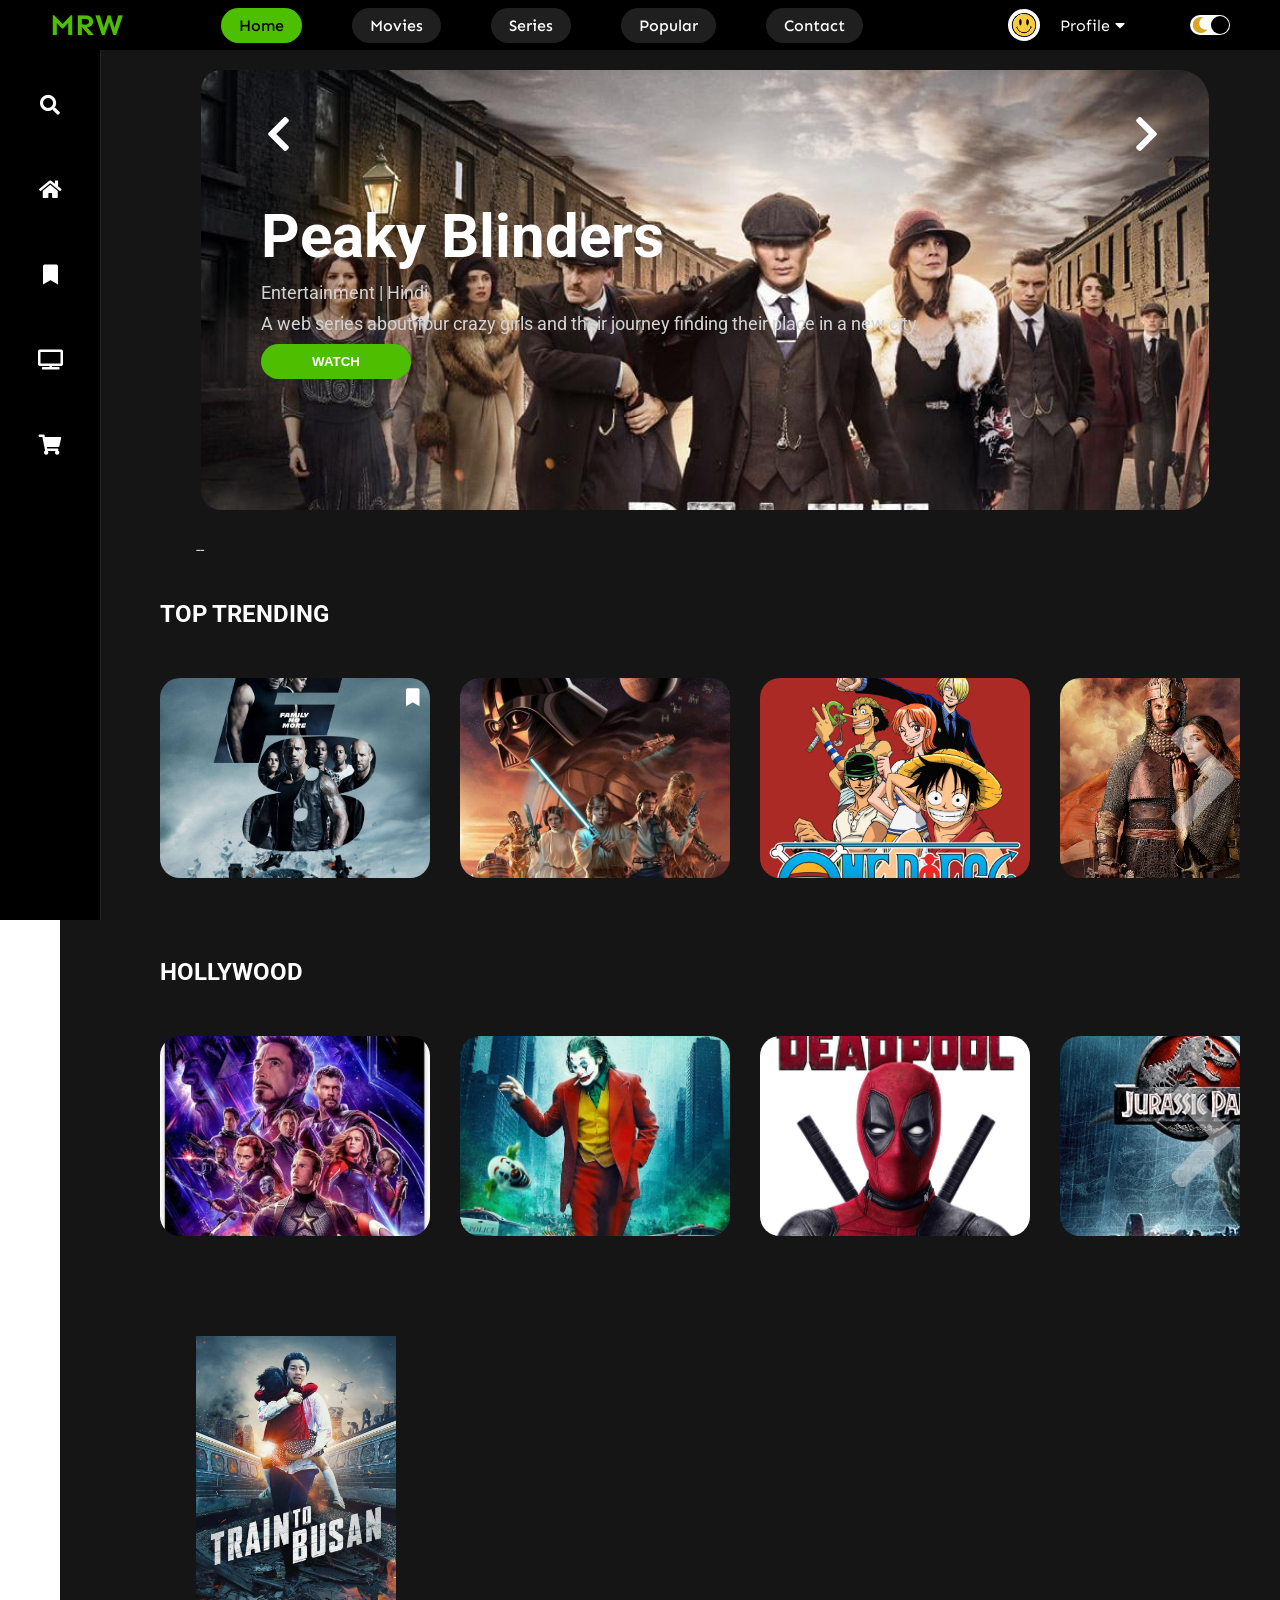
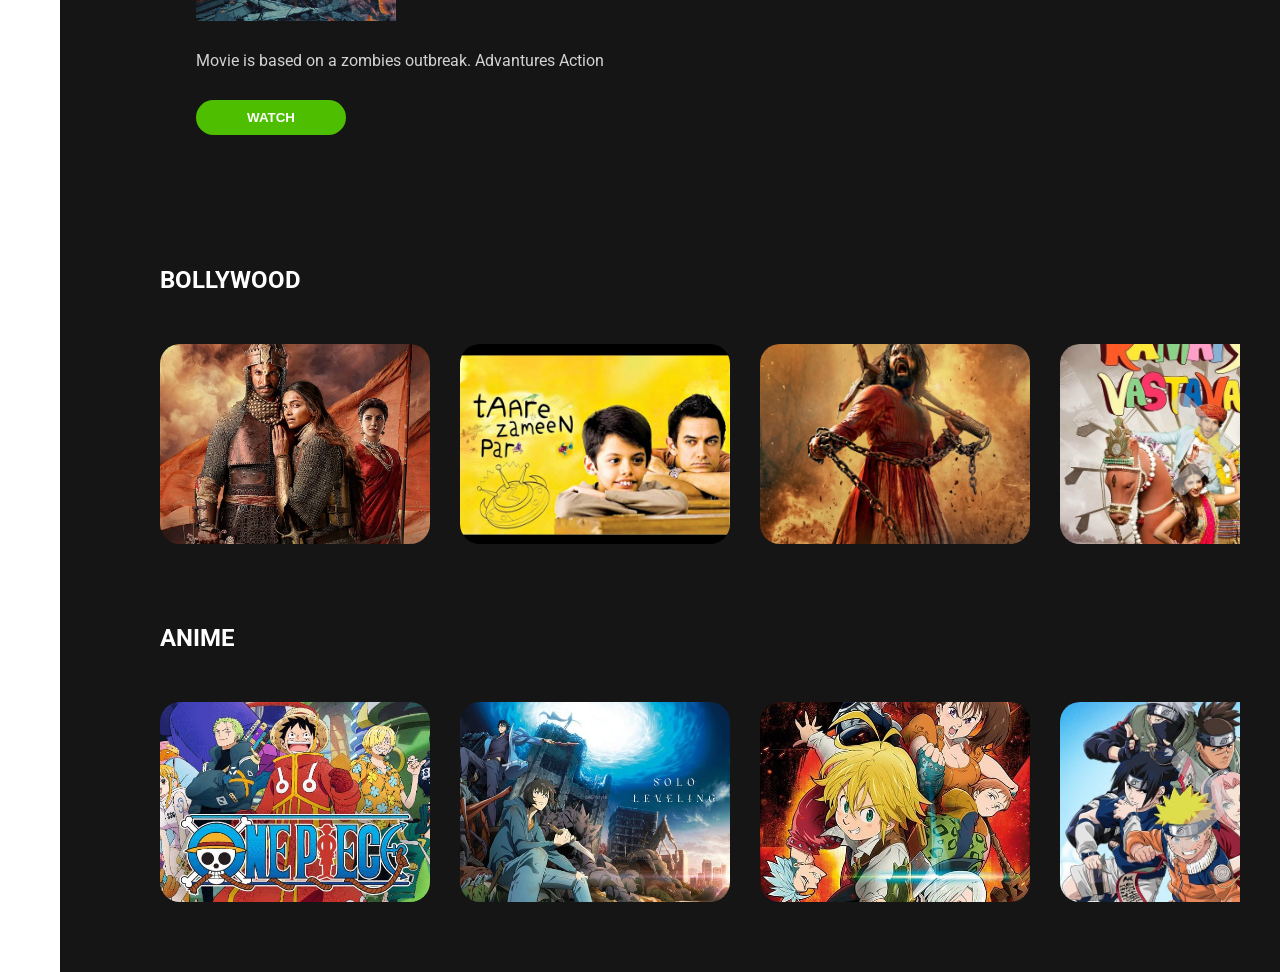
==== index.html @ 69b72d42 "Initial commit MRW movie website" ====
<html lang="en">

<head>
    <meta charset="UTF-8">
    <meta http-equiv="X-UA-Compatible" content="IE=edge">
    <meta name="viewport" content="width=device-width, initial-scale=1.0">
    <link rel="stylesheet" href="style.css">
    <link
        href="https://fonts.googleapis.com/css2?family=Roboto:wght@100;300;400;500;700;900&family=Sen:wght@400;700;800&display=swap"
        rel="stylesheet">
    <link rel="stylesheet" href="https://cdnjs.cloudflare.com/ajax/libs/font-awesome/5.15.2/css/all.min.css">
    <title>Movie Design</title>
</head>

<body>
    <div class="navbar">
        <div class="navbar-container">
            <div class="logo-container">
                <h1 class="logo">MRW</h1>
            </div>
            <div class="menu-container">
                <ul class="menu-list">
                    <li class="menu-list-item active"><a href="index.html">Home</a></li>
                    <li class="menu-list-item"><a href="movies.html">Movies</a></li>
                    <li class="menu-list-item"><a href="series.html">Series</a></li>
                    <li class="menu-list-item"><a href="popular.html">Popular</a></li>
                    <li class="menu-list-item"><a href="contact.html">Contact</a></li>

                </ul>
            </div>
            <div class="profile-container">
                <img class="profile-picture" src="img/smile.jpeg" alt="">
                <div class="profile-text-container" onclick="openProfile()">
                    <span class="profile-text">Profile</span>
                    <i class="fas fa-caret-down"></i>
                </div>
                <div class="toggle">
                    <i class="fas fa-moon toggle-icon"></i>
                    <i class="fas fa-sun toggle-icon"></i>
                    <div class="toggle-ball"></div>
                </div>
            </div>
        </div>
    </div>

    <div class="sidebar">

        <i class="left-menu-icon fas fa-search" onclick="openSearch()"></i>

        <a href="index.html">
            <i class="left-menu-icon fas fa-home"></i>
        </a>

        <a href="watchlist.html">
            <i class="left-menu-icon fas fa-bookmark"></i>
        </a>

        <a href="devices.html">
            <i class="left-menu-icon fas fa-tv"></i>
        </a>

        <a href="buy.html">
            <i class="left-menu-icon fas fa-shopping-cart"></i>
        </a>

    </div>

    <div id="searchBox" class="search-box">
        <input type="text" id="searchInput" placeholder="Search movies, series...">
        <p id="notFound" style="display:none;color:#fff;margin-top:10px;">Movie not found.</p>
    </div>
    <div class="container">
        <div class="content-container">
            <div class="featured-content"
                style="background: linear-gradient(to bottom, rgba(0,0,0,0), #151515), url('img/f-1.jpg');">
                <div class="banner-slider">

                    <i class="fas fa-chevron-left banner-arrow left-arrow" onclick="prevSlide()"></i>

                    <!-- SLIDES -->
                    <div class="banner-slide active" style="background-image:url('img/peakyblinders.jpeg');" >
                        <h1>Peaky Blinders</h1>
                        <p>Entertainment | Hindi</p>
                        <p>A web series about four crazy girls and their journey finding their place in a new city.</p>
                        <button class="featured-button watch-btn" data-video="videos/peakyblindersvideo.mp4" onclick="openVideo(event)">WATCH </button>
                    </div>

                    <div class="banner-slide"  style="background-image:url('img/avengers.jpeg');" >
                        <h1>Avengers</h1>
                        <p>Action | Marvel</p>
                        <p>The Avengers unite to fight the most dangerous threats to Earth.</p>
                        <button class="featured-button  watch-btn " data-video="videos/avengersvideo.mp4" onclick="openVideo(event)">WATCH</button>
                    </div>

                    <div class="banner-slide" style="background-image:url('img/strangersthings.jpeg'); background-position:center;" >
                        <h1>Stranger Things</h1>
                        <p>Sci-Fi | Series</p>
                        <p>A group of kids uncover supernatural secrets in their town.</p>
                        <button class="featured-button watch-btn" data-video="videos/strangerthingsvideo.mp4" onclick="openVideo(event)">WATCH</button>
                    </div>

                    <i class="fas fa-chevron-right banner-arrow right-arrow" onclick="nextSlide()"></i>

                </div>
                <p class="featured-desc">--</p>

            </div>
            <div class="movie-list-container">
                <h2 class="movie-list-title">TOP TRENDING</h2>
                <div class="movie-list-wrapper">
                    <div class="movie-list">
                        <div class="movie-list-item">
                            <i class="fas fa-bookmark watchlist-btn"></i>
                            <img class="movie-list-item-img" src="img/fastandfurious.jpeg" alt="">
                            <span class="movie-list-item-title">Fast & Furious</span>
                            <p class="movie-list-item-desc">Lorem ipsum dolor sit amet consectetur adipisicing elit. At
                                hic fugit similique accusantium.</p>
                            <button class="movie-list-item-button watch-btn" onclick="openVideo()">Watch</button>
                        </div>
                        <div class="movie-list-item">
                            <img class="movie-list-item-img" src="img/starwars.jpeg" alt="">
                            <span class="movie-list-item-title">Star Wars</span>
                            <p class="movie-list-item-desc">Lorem ipsum dolor sit amet consectetur adipisicing elit. At
                                hic fugit similique accusantium.</p>
                            <button class="movie-list-item-button watch-btn" onclick="openVideo()">Watch</button>
                        </div>
                        <div class="movie-list-item">
                            <img class="movie-list-item-img" src="img/onepiece2.jpeg" alt="">
                            <span class="movie-list-item-title">One Piece</span>
                            <p class="movie-list-item-desc">Lorem ipsum dolor sit amet consectetur adipisicing elit. At
                                hic fugit similique accusantium.</p>
                            <button class="movie-list-item-button watch-btn" onclick="openVideo()">Watch</button>
                        </div>
                        <div class="movie-list-item">
                            <img class="movie-list-item-img" src="img/bajirao.jpeg" alt="">
                            <span class="movie-list-item-title">Bajirao</span>
                            <p class="movie-list-item-desc">Lorem ipsum dolor sit amet consectetur adipisicing elit. At
                                hic fugit similique accusantium.</p>
                            <button class="movie-list-item-button watch-btn" onclick="openVideo()">Watch</button>
                        </div>
                        <div class="movie-list-item">
                            <img class="movie-list-item-img" src="img/wednesday.jpeg" alt="">
                            <span class="movie-list-item-title">Wednesday</span>
                            <p class="movie-list-item-desc">Lorem ipsum dolor sit amet consectetur adipisicing elit. At
                                hic fugit similique accusantium.</p>
                            <button class="movie-list-item-button watch-btn" onclick="openVideo()">Watch</button>
                        </div>
                        <div class="movie-list-item">
                            <img class="movie-list-item-img" src="img/her.jpeg" alt="">
                            <span class="movie-list-item-title">Her</span>
                            <p class="movie-list-item-desc">Lorem ipsum dolor sit amet consectetur adipisicing elit. At
                                hic fugit similique accusantium.</p>
                            <button class="movie-list-item-button watch-btn" onclick="openVideo()">Watch</button>
                        </div>
                        <div class="movie-list-item">
                            <img class="movie-list-item-img" src="img/rushhour.jpeg" alt="">
                            <span class="movie-list-item-title">Rush Hour</span>
                            <p class="movie-list-item-desc">Lorem ipsum dolor sit amet consectetur adipisicing elit. At
                                hic fugit similique accusantium.</p>
                            <button class="movie-list-item-button watch-btn" onclick="openVideo() ">Watch</button>
                        </div>
                    </div>
                    <i class="fas fa-chevron-right arrow"></i>
                </div>
            </div>
            <div class="movie-list-container">
                <h2 class="movie-list-title">HOLLYWOOD</h2>
                <div class="movie-list-wrapper">
                    <div class="movie-list">
                        <div class="movie-list-item">
                            <img class="movie-list-item-img" src="img/avengers2.jpeg" alt="">
                            <span class="movie-list-item-title">Avengers: Endgame</span>
                            <p class="movie-list-item-desc">Lorem ipsum dolor sit amet consectetur adipisicing elit. At
                                hic fugit similique accusantium.</p>
                            <button class="movie-list-item-button watch-btn" onclick="openVideo()">Watch</button>
                        </div>
                        <div class="movie-list-item">
                            <img class="movie-list-item-img" src="img/joker.jpeg" alt="">
                            <span class="movie-list-item-title">Joker</span>
                            <p class="movie-list-item-desc">Lorem ipsum dolor sit amet consectetur adipisicing elit. At
                                hic fugit similique accusantium.</p>
                            <button class="movie-list-item-button watch-btn" onclick="openVideo()">Watch</button>
                        </div>
                        <div class="movie-list-item">
                            <img class="movie-list-item-img" src="img/deadpool.jpeg" alt="">
                            <span class="movie-list-item-title">Deadpool</span>
                            <p class="movie-list-item-desc">Lorem ipsum dolor sit amet consectetur adipisicing elit. At
                                hic fugit similique accusantium.</p>
                            <button class="movie-list-item-button watch-btn" onclick="openVideo()">Watch</button>
                        </div>
                        <div class="movie-list-item">
                            <img class="movie-list-item-img" src="img/jurassic.jpeg" alt="">
                            <span class="movie-list-item-title">Jurassic Park</span>
                            <p class="movie-list-item-desc">Lorem ipsum dolor sit amet consectetur adipisicing elit. At
                                hic fugit similique accusantium.</p>
                            <button class="movie-list-item-button watch-btn" onclick="openVideo()">Watch</button>
                        </div>
                        <div class="movie-list-item">
                            <img class="movie-list-item-img" src="img/avatar.jpeg" alt="">
                            <span class="movie-list-item-title">Avatar</span>
                            <p class="movie-list-item-desc">Lorem ipsum dolor sit amet consectetur adipisicing elit. At
                                hic fugit similique accusantium.</p>
                            <button class="movie-list-item-button watch-btn" onclick="openVideo()">Watch</button>
                        </div>
                        <div class="movie-list-item">
                            <img class="movie-list-item-img" src="img/rushhour.jpeg" alt="">
                            <span class="movie-list-item-title">Rush Hour</span>
                            <p class="movie-list-item-desc">Lorem ipsum dolor sit amet consectetur adipisicing elit. At
                                hic fugit similique accusantium.</p>
                            <button class="movie-list-item-button watch-btn" onclick="openVideo()">Watch</button>
                        </div>
                        <div class="movie-list-item">
                            <img class="movie-list-item-img" src="img/1917.jpeg" alt="">
                            <span class="movie-list-item-title">1917</span>
                            <p class="movie-list-item-desc">Lorem ipsum dolor sit amet consectetur adipisicing elit. At
                                hic fugit similique accusantium.</p>
                            <button class="movie-list-item-button watch-btn" onclick="openVideo()">Watch</button>
                        </div>
                    </div>
                    <i class="fas fa-chevron-right arrow"></i>
                </div>
            </div>
            <div class="featured-content"
                style="background: linear-gradient(to bottom, rgba(0,0,0,0), #151515), url('img/f-2.jpg');">
                <img class="featured-title" src="img/traintobusan.jpeg" alt="">
                <p class="featured-desc">Movie is based on a zombies outbreak. Advantures Action</p>
                <button class="featured-button watch-btn" onclick="openVideo()">WATCH</button>
            </div>
            <div class="movie-list-container">
                <h2 class="movie-list-title">BOLLYWOOD</h2>
                <div class="movie-list-wrapper">
                    <div class="movie-list">
                        <div class="movie-list-item">
                            <img class="movie-list-item-img" src="img/bajirao.jpeg" alt="">
                            <span class="movie-list-item-title">Bajirao Mastani</span>
                            <p class="movie-list-item-desc">Lorem ipsum dolor sit amet consectetur adipisicing elit. At
                                hic fugit similique accusantium.</p>
                            <button class="movie-list-item-button watch-btn" onclick="openVideo()">Watch</button>
                        </div>
                        <div class="movie-list-item">
                            <img class="movie-list-item-img" src="img/tarezameenpar.jpeg" alt="">
                            <span class="movie-list-item-title">Her</span>
                            <p class="movie-list-item-desc">Lorem ipsum dolor sit amet consectetur adipisicing elit. At
                                hic fugit similique accusantium.</p>
                            <button class="movie-list-item-button watch-btn" onclick="openVideo()">Watch</button>
                        </div>
                        <div class="movie-list-item">
                            <img class="movie-list-item-img" src="img/chhavva.jpeg" alt="">
                            <span class="movie-list-item-title">Chhavva</span>
                            <p class="movie-list-item-desc">Lorem ipsum dolor sit amet consectetur adipisicing elit. At
                                hic fugit similique accusantium.</p>
                            <button class="movie-list-item-button watch-btn" onclick="openVideo()">Watch</button>
                        </div>
                        <div class="movie-list-item">
                            <img class="movie-list-item-img" src="img/ramaiyavastavaiya.jpeg" alt="">
                            <span class="movie-list-item-title">Ramaiya Vastavaiya</span>
                            <p class="movie-list-item-desc">Lorem ipsum dolor sit amet consectetur adipisicing elit. At
                                hic fugit similique accusantium.</p>
                            <button class="movie-list-item-button watch-btn" onclick="openVideo()">Watch</button>
                        </div>
                        <div class="movie-list-item">
                            <img class="movie-list-item-img" src="img/.jpg" alt="">
                            <span class="movie-list-item-title">Her</span>
                            <p class="movie-list-item-desc">Lorem ipsum dolor sit amet consectetur adipisicing elit. At
                                hic fugit similique accusantium.</p>
                            <button class="movie-list-item-button watch-btn" onclick="openVideo()">Watch</button>
                        </div>
                        <div class="movie-list-item">
                            <img class="movie-list-item-img" src="img/5.jpg" alt="">
                            <span class="movie-list-item-title">Her</span>
                            <p class="movie-list-item-desc">Lorem ipsum dolor sit amet consectetur adipisicing elit. At
                                hic fugit similique accusantium.</p>
                            <button class="movie-list-item-button watch-btn" onclick="openVideo()">Watch</button>
                        </div>
                        <div class="movie-list-item">
                            <img class="movie-list-item-img" src="img/1.jpg" alt="">
                            <span class="movie-list-item-title">Her</span>
                            <p class="movie-list-item-desc">Lorem ipsum dolor sit amet consectetur adipisicing elit. At
                                hic fugit similique accusantium.</p>
                            <button class="movie-list-item-button watch-btn" onclick="openVideo()">Watch</button>
                        </div>
                    </div>
                    <i class="fas fa-chevron-right arrow"></i>
                </div>
            </div>
            <div class="movie-list-container">
                <h2 class="movie-list-title">ANIME</h2>
                <div class="movie-list-wrapper">
                    <div class="movie-list">
                        <div class="movie-list-item">
                            <img class="movie-list-item-img" src="img/onepiece.jpeg" alt="">
                            <span class="movie-list-item-title">One Piece</span>
                            <p class="movie-list-item-desc">Lorem ipsum dolor sit amet consectetur adipisicing elit. At
                                hic fugit similique accusantium.</p>
                            <button class="movie-list-item-button watch-btn" onclick="openVideo()">Watch</button>
                        </div>
                        <div class="movie-list-item">
                            <img class="movie-list-item-img" src="img/solo.jpeg" alt="">
                            <span class="movie-list-item-title">Solo Livling</span>
                            <p class="movie-list-item-desc">Lorem ipsum dolor sit amet consectetur adipisicing elit. At
                                hic fugit similique accusantium.</p>
                            <button class="movie-list-item-button watch-btn" onclick="openVideo()">Watch</button>
                        </div>
                        <div class="movie-list-item">
                            <img class="movie-list-item-img" src="img/savendeadlysins.jpeg" alt="">
                            <span class="movie-list-item-title">Savendeadlysins</span>
                            <p class="movie-list-item-desc">Lorem ipsum dolor sit amet consectetur adipisicing elit. At
                                hic fugit similique accusantium.</p>
                            <button class="movie-list-item-button watch-btn" onclick="openVideo()">Watch</button>
                        </div>
                        <div class="movie-list-item">
                            <img class="movie-list-item-img" src="img/naruto.jpeg" alt="">
                            <span class="movie-list-item-title">Naruto</span>
                            <p class="movie-list-item-desc">Lorem ipsum dolor sit amet consectetur adipisicing elit. At
                                hic fugit similique accusantium.</p>
                            <button class="movie-list-item-button watch-btn" onclick="openVideo()">Watch</button>
                        </div>
                        <div class="movie-list-item">
                            <img class="movie-list-item-img" src="img/spyxfamily.jpeg" alt="">
                            <span class="movie-list-item-title">Spy x Family</span>
                            <p class="movie-list-item-desc">Lorem ipsum dolor sit amet consectetur adipisicing elit. At
                                hic fugit similique accusantium.</p>
                            <button class="movie-list-item-button watch-btn" onclick="openVideo()">Watch</button>
                        </div>
                        <div class="movie-list-item">
                            <img class="movie-list-item-img" src="img/1.jpg" alt="">
                            <span class="movie-list-item-title">Her</span>
                            <p class="movie-list-item-desc">Lorem ipsum dolor sit amet consectetur adipisicing elit. At
                                hic fugit similique accusantium.</p>
                            <button class="movie-list-item-button watch-btn" onclick="openVideo()">Watch</button>
                        </div>
                        <div class="movie-list-item">
                            <img class="movie-list-item-img" src="img/1.jpg" alt="">
                            <span class="movie-list-item-title">Her</span>
                            <p class="movie-list-item-desc">Lorem ipsum dolor sit amet consectetur adipisicing elit. At
                                hic fugit similique accusantium.</p>
                            <button class="movie-list-item-button watch-btn" onclick="openVideo()">Watch</button>
                        </div>
                    </div>
                    <i class="fas fa-chevron-right arrow"></i>
                </div>
            </div>
        </div>
    </div>

    <!-- PROFILE POPUP -->

    <div id="profilePopup" class="profile-popup">

        <span class="close-btn" onclick="closeProfile()">×</span>

        <div class="profile-box">

            <h2>Create Account</h2>

            <input type="text" id="name" placeholder="Name">

            <input type="date" id="dob" placeholder="Date of Birth">

            <select id="gender">
                <option>Gender</option>
                <option>Male</option>
                <option>Female</option>
            </select>

            <input type="email" id="email" placeholder="Email">

            <input type="text" id="phone" placeholder="Phone" maxlength="10">

            <input type="password" id="password" placeholder="Password">

            <button  onclick="signupUser()">Create Account</button>

            <button  onclick="loginUser()">Login</button>

            <button  onclick="logoutUser()">Logout</button>

        </div>

    </div>

    <div id="videoPopup" class="video-popup">

    <div class="video-container">
        <span class="close-video" onclick="closeVideo()">✖</span>

        <video id="movieVideo"  width="800" controls>
            <source src="videos/avengersvideo.mp4" type="video/mp4">
        </video>

    </div>

</div>
    <script src="app.js"></script>
</body>

</html>
---- style.css ----
* {
    margin: 0;
}

body {
    font-family: "Roboto", sans-serif;
}

.navbar {
    width: 100%;
    height: 50px;
    background-color: black;
    position: fixed;
    top: 0;
    z-index: 1000;
}


.container {
    padding-top: 60px;
}


.navbar-container {
    display: flex;
    align-items: center;
    padding: 0 50px;
    height: 100%;
    color: white;
    font-family: "Sen", sans-serif;
}

.logo-container {
    flex: 1;
}

.logo {
    font-size: 30px;
    color: #4dbf00;
}

.menu-container {
    flex: 6;
}

.menu-list {
    display: flex;
    list-style: none;
}

.menu-list-item {
    margin-right: 30px;
}

.menu-list-item.active {
    font-weight: bold;
}

.left-menu-icon{
    margin: 25px 0;
    font-size: 20px;
    cursor: pointer;
}

.profile-container {
    flex: 2;
    display: flex;
    align-items: center;
    justify-content: flex-end;
    gap: 20px;
}

.profile-text-container {
    margin-right: 30px;
}

.profile-picture {
    width: 32px;
    height: 32px;
    border-radius: 50%;
    object-fit: cover;
}

.toggle {
    width: 40px;
    height: 20px;
    background-color: white;
    border-radius: 30px;
    display: flex;
    align-items: center;
    justify-content: space-around;
    position: relative;
    margin-left: 15px;
}

.toggle-icon {
    color: goldenrod;
}

.toggle-ball {
    width: 18px;
    height: 18px;
    background-color: black;
    position: absolute;
    right: 1px;
    border-radius: 50%;
    cursor: pointer;
    transition: 1s ease all;
}
.sidebar{
position: fixed;
top: 50px;
left: 0;
height: calc(100% - 50px);
width: 100px;
background-color: black;
display: flex;
flex-direction: column;
align-items: center;
padding-top: 20px;
z-index: 999;
border-right: 1px solid #222;
}

.left-menu-icon {
    color: white;
    font-size: 20px;
    margin-bottom: 40px;
    cursor: pointer;
    z-index: 1000;
}

.container {
    background-color: #151515;
    min-height: calc(100vh - 50px);
    color: white;
    margin-left: 60px;
    z-index: 1;
    position: relative;
    padding: 0;
}

.content-container {
    margin-left: 60px;
   width: calc(100% -60px);
    padding: 20px;
    box-sizing: border-box;
}

.featured-content {
    height: 50vh;
    padding: 50px;
    overflow: hidden;
    border-radius: 15px;
    background-size: cover;
    background-position: center;
    margin: auto;
    width: 90%;
    position: relative;
}



.featured-title {
    width: 200px;
}

.featured-desc {
    width: 500px;
    color: lightgray;
    margin: 30px 0;
}

.featured-button {
    background-color: #4dbf00;
    color: white;
    padding: 10px 20px;
    border-radius: 10px;
    border: none;
    outline: none;
    font-weight: bold;
}

.movie-list-container {
    padding: 0 20px;
    margin-top: 30px;
}

.movie-list-wrapper {
    position: relative;
    overflow: hidden;
}

.movie-list {
    display: flex;
    align-items: center;
    height: 300px;
    transform: translateX(0);
    transition: all 1s ease-in-out;
}

.movie-list-item {
    margin-right: 30px;
    position: relative;
}

.movie-list-item:hover .movie-list-item-img {
    transform: scale(1.2);
    margin: 0 30px;
    opacity: 0.5;
}

.movie-list-item:hover .movie-list-item-title,
.movie-list-item:hover .movie-list-item-desc,
.movie-list-item:hover .movie-list-item-button {
    opacity: 1;
}

.movie-list-item-img {
    transition: all 1s ease-in-out;
    width: 270px;
    height: 200px;
    object-fit: cover;
    border-radius: 20px;
    object-position: center 20%;
}

.movie-list-item-title {
    background-color: #333;
    padding: 0 10px;
    font-size: 32px;
    font-weight: bold;
    position: absolute;
    top: 10%;
    left: 50px;
    opacity: 0;
    transition: 1s all ease-in-out;
}

.movie-list-item-desc {
    background-color: #333;
    padding: 10px;
    font-size: 14px;
    position: absolute;
    top: 30%;
    left: 50px;
    width: 230px;
    opacity: 0;
    transition: 1s all ease-in-out;
}

.movie-list-item-button {
    padding: 10px;
    background-color: #4dbf00;
    color: white;
    border-radius: 10px;
    outline: none;
    border: none;
    cursor: pointer;
    position: absolute;
    bottom: 20px;
    left: 50px;
    opacity: 0;
    transition: 1s all ease-in-out;
}

.arrow {
    font-size: 120px;
    position: absolute;
    top: 90px;
    right: 0;
    color: lightgray;
    opacity: 0.5;
    cursor: pointer;
    z-index: 10;
}

.container.active {
    background-color: white;
}

.movie-list-title.active {
    color: black;
}

.navbar-container.active {
    background-color: white;

    color: black;
}

.sidebar.active {
    background-color: white;
}

.left-menu-icon.active {
    color: black;
}

.toggle.active {
    background-color: black;
}

.toggle-ball.active {
    background-color: white;
    transform: translateX(-20px);
}

.featured-banner {
    width: 100%;
    height: 50vh;
    background:
        linear-gradient(to right, rgba(0, 0, 0, 0.8), rgba(0, 0, 0, 0)),
        url("img/banner.jpg");

    background-size: cover;
    background-position: center;

    display: flex;
    align-items: center;
    padding-left: 60px;
}

.banner-text h1 {
    font-size: 50px;
    margin-bottom: 10px;
}

.banner-desc {
    width: 400px;
    color: lightgray;
    margin: 20px 0;
}

.menu-list {
    display: flex;
    align-items: center;
    gap: 20px;
}

.menu-list-item a {
    text-decoration: none;
    color: white;
    padding: 8px 18px;
    border-radius: 20px;
    background-color: #1f1f1f;
    transition: 0.3s;
    font-weight: 500;
}


.menu-list-item a:hover {
    background-color: #4dbf00;
    color: black;
}

.menu-list-item.active a {
    background-color: #4dbf00;
    color: black;
}

.search-box{
position: fixed;
top: 80px;
left: 20%;
width: 800px;
display: none;
z-index: 9999;
opacity: 0;
transform: scale(0.9);
transition: all 0.3s ease-in-out;
}

.search-box.active {
    opacity: 1;
    transform: scale(1);
}

.search-box input {
    width: 100%;
    padding: 12px;
    border: none;
    outline: none;
    background: #1f1f1f;
    color: white;
    box-shadow: 0 0 10px #4dbf00;
    border-radius: 30px;
}
.banner-slider{
    width: 100%;
    overflow: hidden;
    position: relative;
    padding-left: 5px;
    border-end-end-radius: 30px;
    border-start-end-radius: 30px;
   
}

.banner-slide{
    width: 100%;
    height: 320px;

    background-size: cover;
    background-position: top center;
    background-repeat: no-repeat;

    display: none;
    flex-direction: column;
    justify-content: center;

    padding: 60px;
    border-radius: 20px;

    color: white;
}

.banner-slide.active {
    opacity: 1;
    position: relative;
    display: flex;
}

.banner-arrow {
    position: absolute;
    top: 10%;
    font-size: 40px;
    color: white;
    cursor: pointer;
    z-index: 10;
}

.left-arrow {
    left: 70px;
}

.right-arrow {
    right: 50px;
}

.banner-slide h1 {
    font-size: 60px;
    margin-bottom: 10px;
}

.banner-slide p {
    font-size: 18px;
    color: lightgray;
    margin-bottom: 10px;
}

.featured-button {
    background-color: #4dbf00;
    color: white;
    padding: 10px 25px;
    border: none;
    border-radius: 25px;
    /* makes corners curved */
    font-weight: bold;
    cursor: pointer;
    display: inline-block;
    width: 150px;
    text-align: center;
}

.featured-button:hover {
    transform: scale(1.05);
    box-shadow: 0 0 10px #4dbf00;
}

.category-bar {
    display: flex;
    justify-content: flex-end;
    padding: 20px 50px;
}

.category-select {
    padding: 8px 15px;
    border-radius: 20px;
    border: none;
    background: #4dbf00;
    color: white;
    font-weight: bold;
    cursor: pointer;
}

.movie-grid {
    display: grid;
    grid-template-columns: repeat(4, 1fr);
    gap: 20px;
    padding: 20px;
}

.movie-grid img {
    width: 100%;
    border-radius: 10px;
    cursor: pointer;
    transition: 0.3s;
}

.movie-grid img:hover {
    transform: scale(1.05);
}

.light-mode {
    background-color: white;
    color: black;
}

.light-mode .navbar {
    background-color: white;
}

.light-mode .sidebar {
    background-color: white;
}

.light-mode .movie-list-title {
    color: black;
}

/* BLUR BACKGROUND */

.blur {
    filter: blur(5px);
}


/* POPUP BACKGROUND */

.profile-popup {
    position: fixed;
    top: 0;
    left: 0;
    width: 100%;
    height: 100%;
    display: none;
    justify-content: center;
    align-items: center;
    background: rgba(0, 0, 0, 0.5);
    z-index: 9999;
}


/* POPUP BOX */

.profile-box {

    background: #111;
    padding: 40px;
    border-radius: 10px;
    width: 350px;
    display: flex;
    flex-direction: column;
    gap: 10px;
    color: white;

}


/* INPUTS */

.profile-box input,
.profile-box select {

    padding: 10px;
    border: none;
    border-radius: 5px;

}


/* BUTTON */

.profile-box button {

    padding: 10px;
    background: #4dbf00;
    border: none;
    color: white;
    cursor: pointer;
    border-radius: 5px;

}


/* CLOSE BUTTON */

.close-btn {

    position: absolute;
    top: 20px;
    right: 30px;
    font-size: 30px;
    cursor: pointer;
    color: white;

}

.blur {
    filter: blur(5px);
}


/* LIGHT MODE GLOBAL */

body.active {
    background: white;
    color: black;
}

body.active .navbar {
    background: white;
    color: black;
}

body.active .sidebar {
    background: white;
}

body.active .menu-list-item a {
    background: #eaeaea;
    color: black;
}

body.active .movie-list-title {
    color: black;
}

body.active .search-box input {
    background: #eaeaea;
    color: black;
}

.a {
    text-decoration: none;
    color: inherit;
}

h1,
h2,
h3,
h4,
h5,
p {
    text-decoration: none;
}

html,body {
   overflow-x: hidden;
}

.watchlist-btn {
    position: absolute;
    top: 10px;
    right: 10px;
    font-size: 18px;
    color: white;
    cursor: pointer;
    transition: 0.3s;
}

.watchlist-btn:hover {
    color: #4dbf00;
}

.body{
    overflow-x: hidden;

}


.video-popup{
position:fixed;
top:0;
left:0;
width:100%;
height:100%;
background:rgba(0,0,0,0.9);
display:none;
justify-content:center;
align-items:center;
z-index:9999;
}

.video-container{
position:relative;
width:70%;
}

.video-container video{
width:100%;
border-radius:10px;
}

.close-video{
position:absolute;
top:-30px;
right:0;
color:white;
font-size:30px;
cursor:pointer;
}


@media only screen and (max-width: 940px) {
    .menu-container {
        display: none;
    }
}
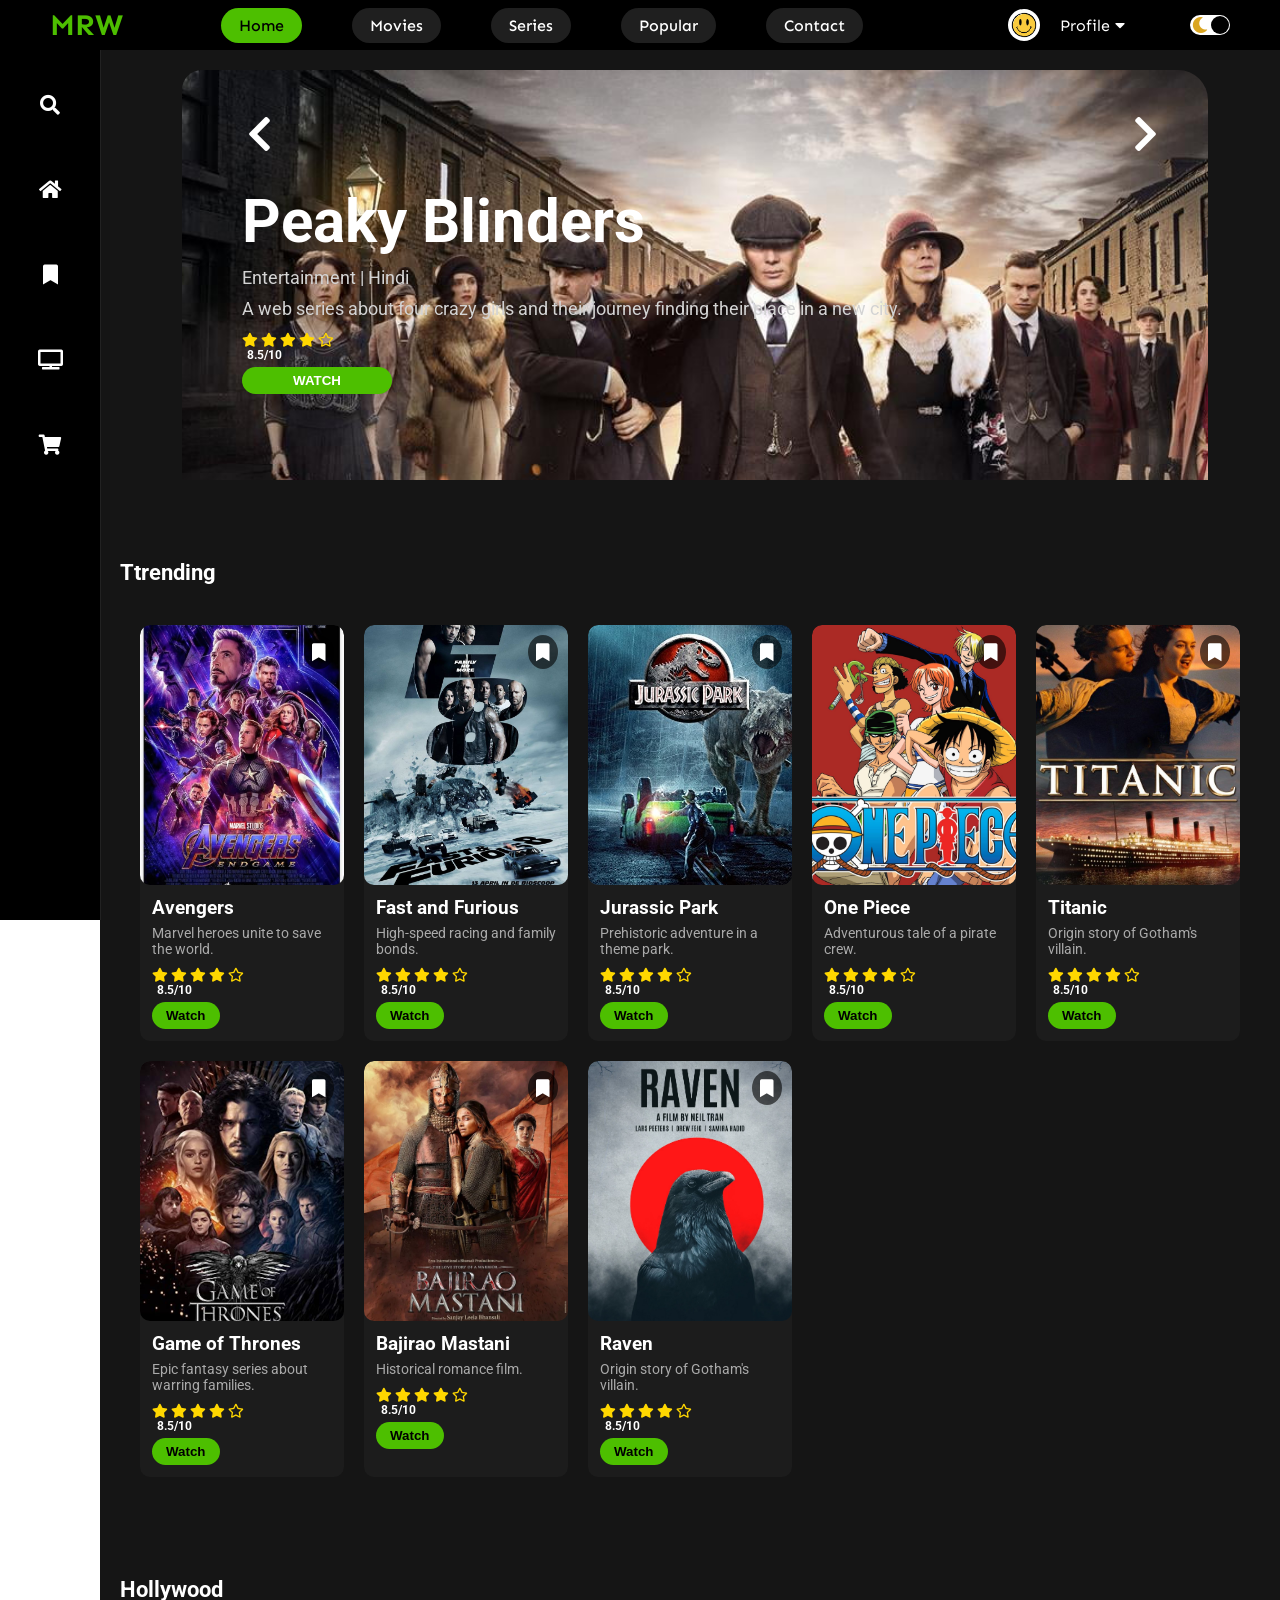
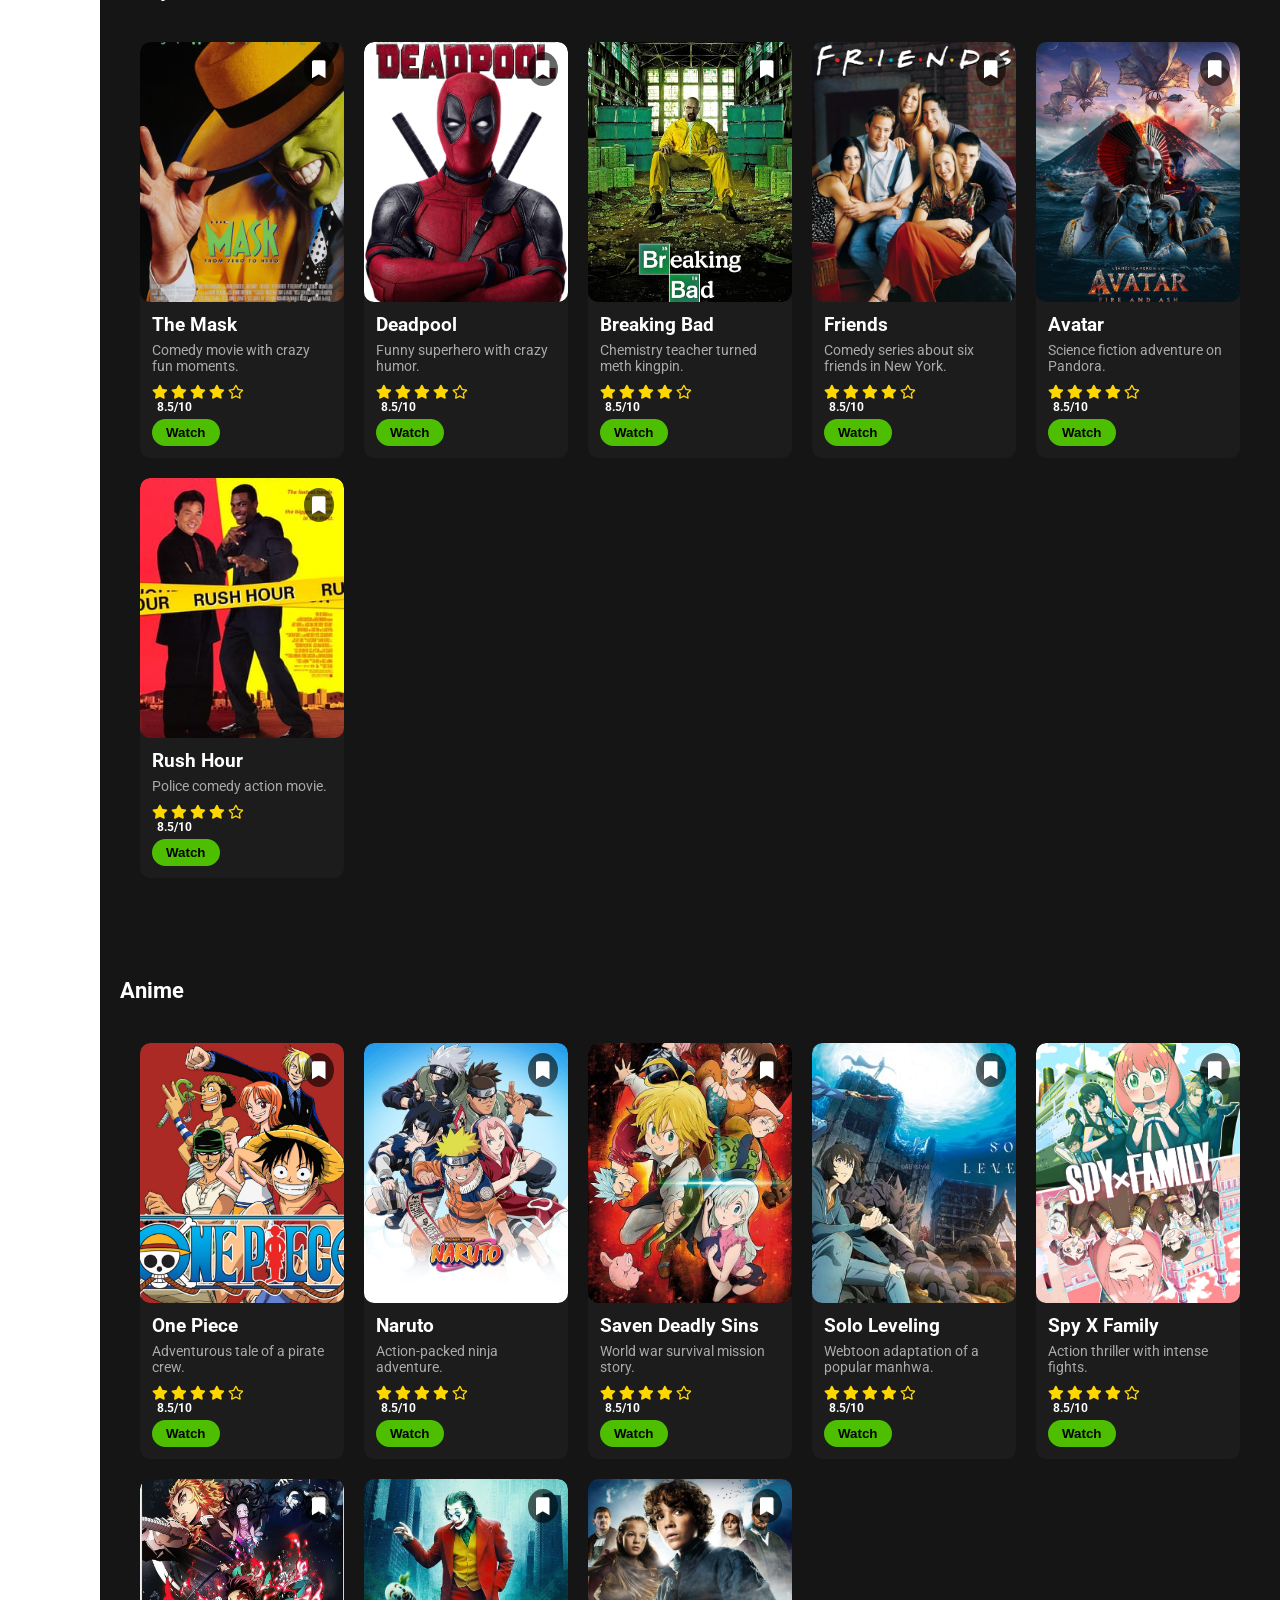
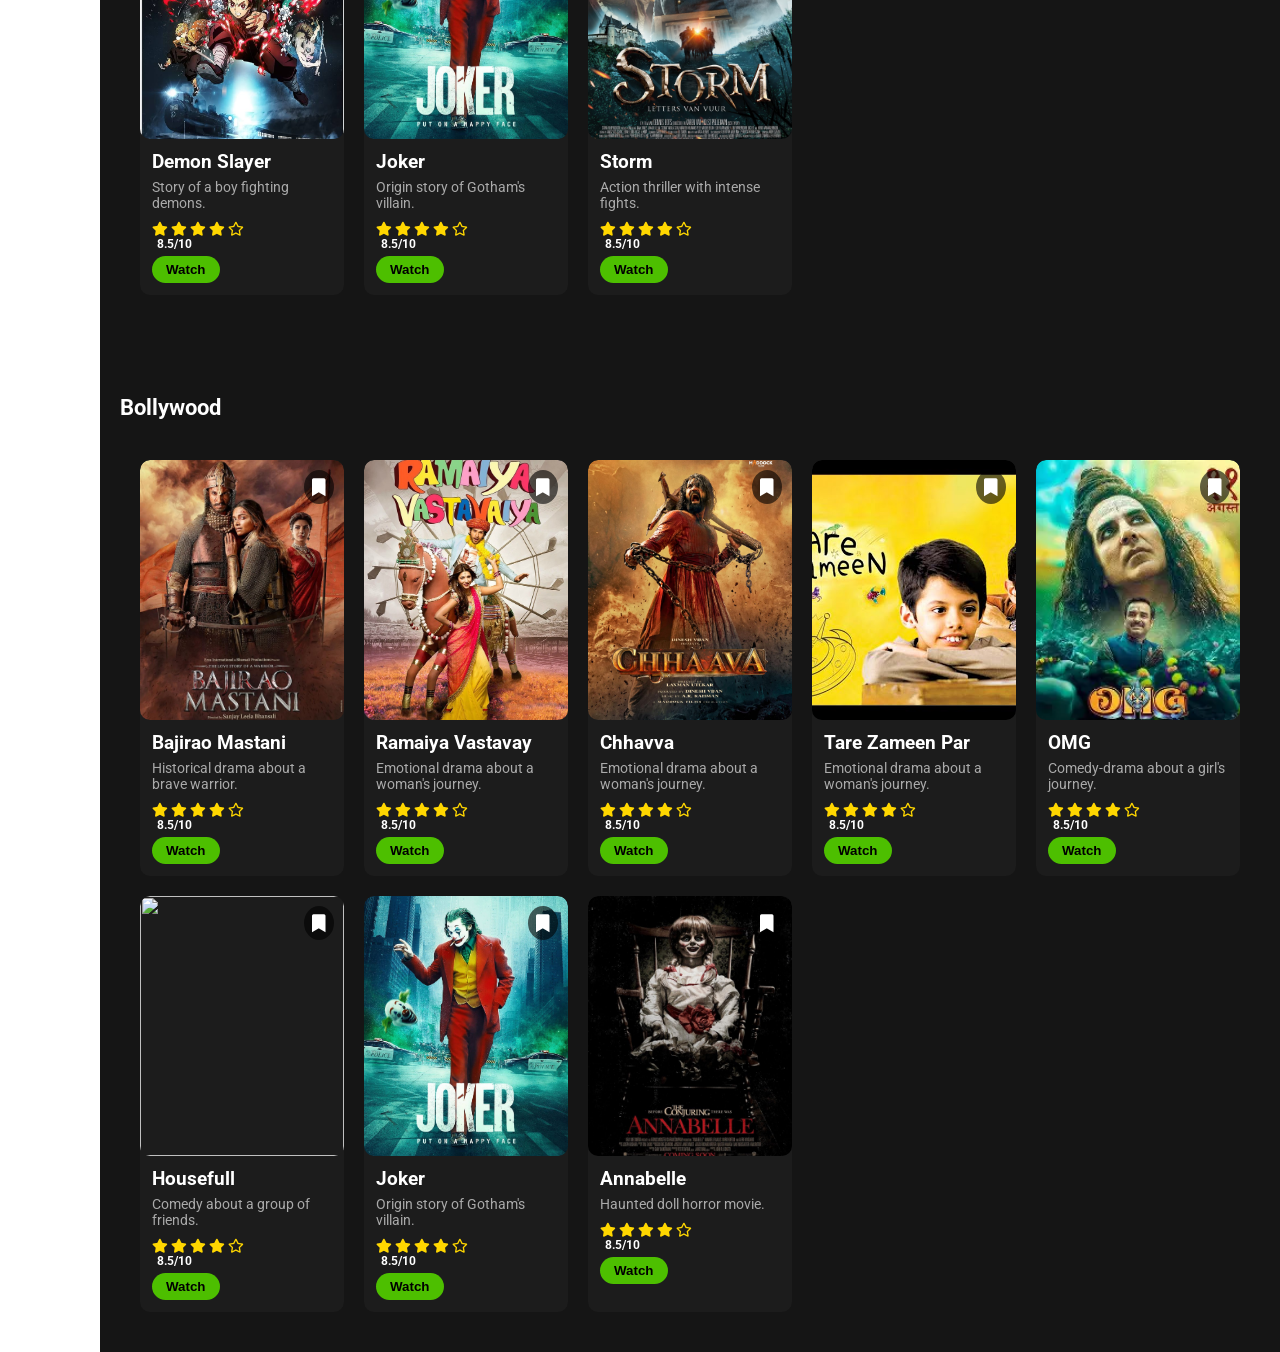
==== commit c885c967: "Final MRW movie website update" ====
--- a/index.html
+++ b/index.html
@@ -78,25 +78,59 @@
                     <i class="fas fa-chevron-left banner-arrow left-arrow" onclick="prevSlide()"></i>
 
                     <!-- SLIDES -->
-                    <div class="banner-slide active" style="background-image:url('img/peakyblinders.jpeg');" >
+                    <div class="banner-slide active" style="background-image:url('img/peakyblinders.jpeg');">
                         <h1>Peaky Blinders</h1>
                         <p>Entertainment | Hindi</p>
                         <p>A web series about four crazy girls and their journey finding their place in a new city.</p>
-                        <button class="featured-button watch-btn" data-video="videos/peakyblindersvideo.mp4" onclick="openVideo(event)">WATCH </button>
-                    </div>
-
-                    <div class="banner-slide"  style="background-image:url('img/avengers.jpeg');" >
+
+                         <div class="rating">
+                                <i class="fas fa-star"></i>
+                                <i class="fas fa-star"></i>
+                                <i class="fas fa-star"></i>
+                                <i class="fas fa-star"></i>
+                                <i class="far fa-star"></i> 
+                                 <h5 style="color: #fff; font-size: 12px; margin-left: 5px;">8.5/10</h5>
+                            </div>
+
+                        <button class="featured-button watch-btn" data-video="videos/peakyblindersvideo.mp4"
+                            onclick="openVideo(event)">WATCH </button>
+                    </div>
+
+                    <div class="banner-slide" style="background-image:url('img/avengers.jpeg');">
                         <h1>Avengers</h1>
                         <p>Action | Marvel</p>
                         <p>The Avengers unite to fight the most dangerous threats to Earth.</p>
-                        <button class="featured-button  watch-btn " data-video="videos/avengersvideo.mp4" onclick="openVideo(event)">WATCH</button>
-                    </div>
-
-                    <div class="banner-slide" style="background-image:url('img/strangersthings.jpeg'); background-position:center;" >
+
+                        <div class="rating">
+                                <i class="fas fa-star"></i>
+                                <i class="fas fa-star"></i>
+                                <i class="fas fa-star"></i>
+                                <i class="fas fa-star"></i>
+                                <i class="far fa-star"></i> 
+                                 <h5 style="color: #fff; font-size: 12px; margin-left: 5px;">8.5/10</h5>
+                            </div>
+
+                        <button class="featured-button  watch-btn " data-video="videos/avengersvideo.mp4"
+                            onclick="openVideo(event)">WATCH</button>
+                    </div>
+
+                    <div class="banner-slide"
+                        style="background-image:url('img/strangersthings.jpeg'); background-position:center;">
                         <h1>Stranger Things</h1>
                         <p>Sci-Fi | Series</p>
                         <p>A group of kids uncover supernatural secrets in their town.</p>
-                        <button class="featured-button watch-btn" data-video="videos/strangerthingsvideo.mp4" onclick="openVideo(event)">WATCH</button>
+
+                        <div class="rating">
+                                <i class="fas fa-star"></i>
+                                <i class="fas fa-star"></i>
+                                <i class="fas fa-star"></i>
+                                <i class="fas fa-star"></i>
+                                <i class="far fa-star"></i> 
+                                 <h5 style="color: #fff; font-size: 12px; margin-left: 5px;">8.5/10</h5>
+                            </div>
+                            
+                        <button class="featured-button watch-btn" data-video="videos/strangerthingsvideo.mp4"
+                            onclick="openVideo(event)">WATCH</button>
                     </div>
 
                     <i class="fas fa-chevron-right banner-arrow right-arrow" onclick="nextSlide()"></i>
@@ -105,293 +139,650 @@
                 <p class="featured-desc">--</p>
 
             </div>
-            <div class="movie-list-container">
-                <h2 class="movie-list-title">TOP TRENDING</h2>
-                <div class="movie-list-wrapper">
-                    <div class="movie-list">
-                        <div class="movie-list-item">
-                            <i class="fas fa-bookmark watchlist-btn"></i>
-                            <img class="movie-list-item-img" src="img/fastandfurious.jpeg" alt="">
-                            <span class="movie-list-item-title">Fast & Furious</span>
-                            <p class="movie-list-item-desc">Lorem ipsum dolor sit amet consectetur adipisicing elit. At
-                                hic fugit similique accusantium.</p>
-                            <button class="movie-list-item-button watch-btn" onclick="openVideo()">Watch</button>
-                        </div>
-                        <div class="movie-list-item">
-                            <img class="movie-list-item-img" src="img/starwars.jpeg" alt="">
-                            <span class="movie-list-item-title">Star Wars</span>
-                            <p class="movie-list-item-desc">Lorem ipsum dolor sit amet consectetur adipisicing elit. At
-                                hic fugit similique accusantium.</p>
-                            <button class="movie-list-item-button watch-btn" onclick="openVideo()">Watch</button>
-                        </div>
-                        <div class="movie-list-item">
-                            <img class="movie-list-item-img" src="img/onepiece2.jpeg" alt="">
-                            <span class="movie-list-item-title">One Piece</span>
-                            <p class="movie-list-item-desc">Lorem ipsum dolor sit amet consectetur adipisicing elit. At
-                                hic fugit similique accusantium.</p>
-                            <button class="movie-list-item-button watch-btn" onclick="openVideo()">Watch</button>
-                        </div>
-                        <div class="movie-list-item">
-                            <img class="movie-list-item-img" src="img/bajirao.jpeg" alt="">
-                            <span class="movie-list-item-title">Bajirao</span>
-                            <p class="movie-list-item-desc">Lorem ipsum dolor sit amet consectetur adipisicing elit. At
-                                hic fugit similique accusantium.</p>
-                            <button class="movie-list-item-button watch-btn" onclick="openVideo()">Watch</button>
-                        </div>
-                        <div class="movie-list-item">
-                            <img class="movie-list-item-img" src="img/wednesday.jpeg" alt="">
-                            <span class="movie-list-item-title">Wednesday</span>
-                            <p class="movie-list-item-desc">Lorem ipsum dolor sit amet consectetur adipisicing elit. At
-                                hic fugit similique accusantium.</p>
-                            <button class="movie-list-item-button watch-btn" onclick="openVideo()">Watch</button>
-                        </div>
-                        <div class="movie-list-item">
-                            <img class="movie-list-item-img" src="img/her.jpeg" alt="">
-                            <span class="movie-list-item-title">Her</span>
-                            <p class="movie-list-item-desc">Lorem ipsum dolor sit amet consectetur adipisicing elit. At
-                                hic fugit similique accusantium.</p>
-                            <button class="movie-list-item-button watch-btn" onclick="openVideo()">Watch</button>
-                        </div>
-                        <div class="movie-list-item">
-                            <img class="movie-list-item-img" src="img/rushhour.jpeg" alt="">
-                            <span class="movie-list-item-title">Rush Hour</span>
-                            <p class="movie-list-item-desc">Lorem ipsum dolor sit amet consectetur adipisicing elit. At
-                                hic fugit similique accusantium.</p>
-                            <button class="movie-list-item-button watch-btn" onclick="openVideo() ">Watch</button>
-                        </div>
-                    </div>
-                    <i class="fas fa-chevron-right arrow"></i>
+
+ <!-- ACTION -->
+            <div class="movie-category" id="action">
+                <h2>Ttrending</h2>
+                <div class="movie-grid">
+                    <div class="movie-card">
+                        <i class="fas fa-bookmark watchlist-btn" data-title="Avengers" data-img="img/avengers2.jpeg"></i>
+                        <img src="img/avengers2.jpeg">
+                        <div class="movie-info">
+                            <h3>Avengers</h3>
+                            <p>Marvel heroes unite to save the world.</p>
+                            <div class="rating">
+                                <i class="fas fa-star"></i>
+                                <i class="fas fa-star"></i>
+                                <i class="fas fa-star"></i>
+                                <i class="fas fa-star"></i>
+                                <i class="far fa-star"></i> 
+                                 <h5 style="color: #fff; font-size: 12px; margin-left: 5px;">8.5/10</h5>
+                            </div>
+                              <button class="watch-btn" data-video="videos/avengersvideo.mp4">Watch</button>
+                        </div>
+                    </div>
+                    <div class="movie-card">
+                            <i class="fas fa-bookmark watchlist-btn" data-title="Fast and Furious" data-img="img/fastandfurious.jpeg"></i>
+                        <img src="img/fastandfurious.jpeg">
+                        <div class="movie-info">
+                            <h3>Fast and Furious</h3>
+                            <p>High-speed racing and family bonds.</p>
+                            <div class="rating">
+                                <i class="fas fa-star"></i>
+                                <i class="fas fa-star"></i>
+                                <i class="fas fa-star"></i>
+                                <i class="fas fa-star"></i>
+                                <i class="far fa-star"></i> 
+                                <h5 style="color: #fff; font-size: 12px; margin-left: 5px;">8.5/10</h5>
+                            </div>
+                            <button class="watch-btn" data-video="videos/fastandfuriousvideo.mp4">Watch</button>
+                        </div>
+                    </div>
+                    <div class="movie-card">
+                            <i class="fas fa-bookmark watchlist-btn" data-title="Jurassic Park" data-img="img/jurassic.jpeg"></i>
+                        <img src="img/jurassic.jpeg">
+                        <div class="movie-info">
+                            <h3>Jurassic Park</h3>
+                            <p>Prehistoric adventure in a theme park.</p>
+                                <div class="rating">
+                                    <i class="fas fa-star"></i>
+                                    <i class="fas fa-star"></i>
+                                    <i class="fas fa-star"></i>
+                                    <i class="fas fa-star"></i>
+                                    <i class="far fa-star"></i>
+                                    <h5 style="color: #fff; font-size: 12px; margin-left: 5px;">8.5/10</h5>
+                            </div>
+                            <button class="watch-btn"data-video="videos/jurassic.mp4">Watch</button>
+                    </div>
+                    </div>
+                    <div class="movie-card">
+                            <i class="fas fa-bookmark watchlist-btn" data-title="onepiece" data-img="img/onepiece2.jpeg"></i>
+                        <img src="img/onepiece2.jpeg">
+                        <div class="movie-info">
+                            <h3>One Piece</h3>
+                            <p>Adventurous tale of a pirate crew.</p>
+                                <div class="rating">
+                                        <i class="fas fa-star"></i>
+                                        <i class="fas fa-star"></i>
+                                        <i class="fas fa-star"></i>
+                                        <i class="fas fa-star"></i>
+                                        <i class="far fa-star"></i>
+                                        <h5 style="color: #fff; font-size: 12px; margin-left: 5px;">8.5/10</h5>
+                                </div>                    
+                            <button class="watch-btn" data-video="videos/onepiece.mp4" >Watch</button>
+                        </div>
+                    </div>
+                    <div class="movie-card">
+                            <i class="fas fa-bookmark watchlist-btn" data-title="Titanic" data-img="img/titanic.jpeg"></i>
+                        <img src="img/titanic.jpeg">
+                        <div class="movie-info">
+                            <h3>Titanic</h3>
+                            <p>Origin story of Gotham's villain.</p>
+                                <div class="rating">
+                                        <i class="fas fa-star"></i>
+                                        <i class="fas fa-star"></i>
+                                        <i class="fas fa-star"></i>
+                                        <i class="fas fa-star"></i>
+                                        <i class="far fa-star"></i>
+                                        <h5 style="color: #fff; font-size: 12px; margin-left: 5px;">8.5/10</h5>
+                                        </div>
+                            <button class="watch-btn" data-video="videos/titanic.mp4">Watch</button>
+                        </div>
+                    </div>
+                    <div class="movie-card">
+                            <i class="fas fa-bookmark watchlist-btn" data-title="Game of Thrones" data-img="img/gameofthrones.jpeg"></i>
+                        <img src="img/gameofthrones.jpeg">
+                        <div class="movie-info">
+                            <h3>Game of Thrones</h3>
+                            <p> Epic fantasy series about warring families.</p>
+                                <div class="rating">
+                                        <i class="fas fa-star"></i>
+                                        <i class="fas fa-star"></i>
+                                        <i class="fas fa-star"></i>
+                                        <i class="fas fa-star"></i>
+                                        <i class="far fa-star"></i>
+                                        <h5 style="color: #fff; font-size: 12px; margin-left: 5px;">8.5/10</h5>
+                                        </div>
+                            <button class="watch-btn" data-video="videos/gameofthrones.mp4">Watch</button>
+                        </div>
+                    </div>
+                    <div class="movie-card">
+                            <i class="fas fa-bookmark watchlist-btn" data-title="bajiraomastani" data-img="img/bajirao.jpeg"></i>
+                        <img src="img/bajirao.jpeg">
+                        <div class="movie-info">
+                            <h3>Bajirao Mastani</h3>
+                            <p>Historical romance film.</p>
+                            <div class="rating">
+                                <i class="fas fa-star"></i>
+                                <i class="fas fa-star"></i>
+                                <i class="fas fa-star"></i>
+                                <i class="fas fa-star"></i>
+                                <i class="far fa-star"></i>
+                                <h5 style="color: #fff; font-size: 12px; margin-left: 5px;">8.5/10</h5>
+                            </div>
+                            <button class="watch-btn">Watch</button>
+                        </div>
+                    </div>
+                    <div class="movie-card">
+                            <i class="fas fa-bookmark watchlist-btn" data-title="Raven" data-img="img/raven.jpeg"></i>
+                        <img src="img/raven.jpeg">
+                        <div class="movie-info">
+                            <h3>Raven</h3>
+                            <p>Origin story of Gotham's villain.</p>
+                            <div class="rating">
+                                <i class="fas fa-star"></i>
+                                <i class="fas fa-star"></i>
+                                <i class="fas fa-star"></i>
+                                <i class="fas fa-star"></i>
+                                <i class="far fa-star"></i> 
+                                <h5 style="color: #fff; font-size: 12px; margin-left: 5px;">8.5/10</h5>
+                                        </div>
+                            <button class="watch-btn">Watch</button>
+                        </div>
+                    </div>
                 </div>
-            </div>
-            <div class="movie-list-container">
-                <h2 class="movie-list-title">HOLLYWOOD</h2>
-                <div class="movie-list-wrapper">
-                    <div class="movie-list">
-                        <div class="movie-list-item">
-                            <img class="movie-list-item-img" src="img/avengers2.jpeg" alt="">
-                            <span class="movie-list-item-title">Avengers: Endgame</span>
-                            <p class="movie-list-item-desc">Lorem ipsum dolor sit amet consectetur adipisicing elit. At
-                                hic fugit similique accusantium.</p>
-                            <button class="movie-list-item-button watch-btn" onclick="openVideo()">Watch</button>
-                        </div>
-                        <div class="movie-list-item">
-                            <img class="movie-list-item-img" src="img/joker.jpeg" alt="">
-                            <span class="movie-list-item-title">Joker</span>
-                            <p class="movie-list-item-desc">Lorem ipsum dolor sit amet consectetur adipisicing elit. At
-                                hic fugit similique accusantium.</p>
-                            <button class="movie-list-item-button watch-btn" onclick="openVideo()">Watch</button>
-                        </div>
-                        <div class="movie-list-item">
-                            <img class="movie-list-item-img" src="img/deadpool.jpeg" alt="">
-                            <span class="movie-list-item-title">Deadpool</span>
-                            <p class="movie-list-item-desc">Lorem ipsum dolor sit amet consectetur adipisicing elit. At
-                                hic fugit similique accusantium.</p>
-                            <button class="movie-list-item-button watch-btn" onclick="openVideo()">Watch</button>
-                        </div>
-                        <div class="movie-list-item">
-                            <img class="movie-list-item-img" src="img/jurassic.jpeg" alt="">
-                            <span class="movie-list-item-title">Jurassic Park</span>
-                            <p class="movie-list-item-desc">Lorem ipsum dolor sit amet consectetur adipisicing elit. At
-                                hic fugit similique accusantium.</p>
-                            <button class="movie-list-item-button watch-btn" onclick="openVideo()">Watch</button>
-                        </div>
-                        <div class="movie-list-item">
-                            <img class="movie-list-item-img" src="img/avatar.jpeg" alt="">
-                            <span class="movie-list-item-title">Avatar</span>
-                            <p class="movie-list-item-desc">Lorem ipsum dolor sit amet consectetur adipisicing elit. At
-                                hic fugit similique accusantium.</p>
-                            <button class="movie-list-item-button watch-btn" onclick="openVideo()">Watch</button>
-                        </div>
-                        <div class="movie-list-item">
-                            <img class="movie-list-item-img" src="img/rushhour.jpeg" alt="">
-                            <span class="movie-list-item-title">Rush Hour</span>
-                            <p class="movie-list-item-desc">Lorem ipsum dolor sit amet consectetur adipisicing elit. At
-                                hic fugit similique accusantium.</p>
-                            <button class="movie-list-item-button watch-btn" onclick="openVideo()">Watch</button>
-                        </div>
-                        <div class="movie-list-item">
-                            <img class="movie-list-item-img" src="img/1917.jpeg" alt="">
-                            <span class="movie-list-item-title">1917</span>
-                            <p class="movie-list-item-desc">Lorem ipsum dolor sit amet consectetur adipisicing elit. At
-                                hic fugit similique accusantium.</p>
-                            <button class="movie-list-item-button watch-btn" onclick="openVideo()">Watch</button>
-                        </div>
-                    </div>
-                    <i class="fas fa-chevron-right arrow"></i>
+            </div><!-- HOLLYWOOD -->
+            <div class="movie-category" id="hollywood">
+                <h2>Hollywood</h2>
+                <div class="movie-grid">
+                    <div class="movie-card">
+                            <i class="fas fa-bookmark watchlist-btn" data-title="The Mask" data-img="img/themask.jpeg"></i>
+                        <img src="img/themask.jpeg">
+                        <div class="movie-info">
+                            <h3>The Mask</h3>
+                            <p>Comedy movie with crazy fun moments.</p>
+                            <div class="rating">
+                                <i class="fas fa-star"></i>
+                                <i class="fas fa-star"></i>
+                                <i class="fas fa-star"></i>
+                                <i class="fas fa-star"></i>
+                                <i class="far fa-star"></i>
+                                <h5 style="color: #fff; font-size: 12px; margin-left: 5px;">8.5/10</h5>
+                            </div>
+
+                            <button class="watch-btn">Watch</button>
+                        </div>
+                    </div>
+                    <div class="movie-card">
+                            <i class="fas fa-bookmark watchlist-btn" data-title="Deadpool" data-img="img/deadpool.jpeg"></i>
+                        <img src="img/deadpool.jpeg">
+                        <div class="movie-info">
+                            <h3>Deadpool</h3>
+                            <p>Funny superhero with crazy humor.</p>
+                            <div class="rating">
+                                <i class="fas fa-star"></i>
+                                <i class="fas fa-star"></i>
+                                <i class="fas fa-star"></i>
+                                <i class="fas fa-star"></i>
+                                <i class="far fa-star"></i>
+                                <h5 style="color: #fff; font-size: 12px; margin-left: 5px;">8.5/10</h5>
+                            </div>
+                            <button class="watch-btn">Watch</button>
+                        </div>
+                    </div>
+                    <div class="movie-card">
+                            <i class="fas fa-bookmark watchlist-btn" data-title="Breaking Bad" data-img="img/breakingbad.jpeg"></i>
+                        <img src="img/breakingbad.jpeg">
+                        <div class="movie-info">
+                            <h3>Breaking Bad</h3>
+                            <p>Chemistry teacher turned meth kingpin.</p>
+                            <div class="rating">
+                                <i class="fas fa-star"></i>
+                                <i class="fas fa-star"></i>
+                                <i class="fas fa-star"></i>
+                                <i class="fas fa-star"></i>
+                                <i class="far fa-star"></i>
+                                <h5 style="color: #fff; font-size: 12px; margin-left: 5px;">8.5/10</h5>
+                            </div>
+                            <button class="watch-btn">Watch</button>
+                        </div>
+                    </div>
+                    <div class="movie-card">
+                            <i class="fas fa-bookmark watchlist-btn" data-title="Friends" data-img="img/friends.jpeg"></i>
+                        <img src="img/friends.jpeg">
+                        <div class="movie-info">
+                            <h3>Friends</h3>
+                            <p>Comedy series about six friends in New York.</p>
+                            <div class="rating">
+                                <i class="fas fa-star"></i>
+                                <i class="fas fa-star"></i>
+                                <i class="fas fa-star"></i>
+                                <i class="fas fa-star"></i>
+                                <i class="far fa-star"></i>
+                                <h5 style="color: #fff; font-size: 12px; margin-left: 5px;">8.5/10</h5>
+                            </div>
+                            <button class="watch-btn">Watch</button>
+                        </div>
+                    </div>
+                    <div class="movie-card">
+                            <i class="fas fa-bookmark watchlist-btn" data-title="Avatar" data-img="img/avatar.jpeg"></i>
+                        <img src="img/avatar.jpeg">
+                        <div class="movie-info">
+                            <h3>Avatar</h3>
+                            <p>Science fiction adventure on Pandora.</p>
+                            <div class="rating">
+                                <i class="fas fa-star"></i>
+                                <i class="fas fa-star"></i>
+                                <i class="fas fa-star"></i>
+                                <i class="fas fa-star"></i>
+                                <i class="far fa-star"></i>
+                                <h5 style="color: #fff; font-size: 12px; margin-left: 5px;">8.5/10</h5>
+                            </div>
+                            <button class="watch-btn">Watch</button>
+                        </div>
+                    </div>
+                    <div class="movie-card">
+                            <i class="fas fa-bookmark watchlist-btn" data-title="Rush Hour" data-img="img/rushhour.jpeg"></i>
+                        <img src="img/rushhour.jpeg">
+                        <div class="movie-info">
+                            <h3>Rush Hour</h3>
+                            <p>Police comedy action movie.</p>
+                            <div class="rating">
+                                <i class="fas fa-star"></i>
+                                <i class="fas fa-star"></i>
+                                <i class="fas fa-star"></i>
+                                <i class="fas fa-star"></i>
+                                <i class="far fa-star"></i>
+                                <h5 style="color: #fff; font-size: 12px; margin-left: 5px;">8.5/10</h5>
+                            </div>
+
+                            <button class="watch-btn">Watch</button>
+                        </div>
+                    </div>
                 </div>
-            </div>
-            <div class="featured-content"
-                style="background: linear-gradient(to bottom, rgba(0,0,0,0), #151515), url('img/f-2.jpg');">
-                <img class="featured-title" src="img/traintobusan.jpeg" alt="">
-                <p class="featured-desc">Movie is based on a zombies outbreak. Advantures Action</p>
-                <button class="featured-button watch-btn" onclick="openVideo()">WATCH</button>
-            </div>
-            <div class="movie-list-container">
-                <h2 class="movie-list-title">BOLLYWOOD</h2>
-                <div class="movie-list-wrapper">
-                    <div class="movie-list">
-                        <div class="movie-list-item">
-                            <img class="movie-list-item-img" src="img/bajirao.jpeg" alt="">
-                            <span class="movie-list-item-title">Bajirao Mastani</span>
-                            <p class="movie-list-item-desc">Lorem ipsum dolor sit amet consectetur adipisicing elit. At
-                                hic fugit similique accusantium.</p>
-                            <button class="movie-list-item-button watch-btn" onclick="openVideo()">Watch</button>
-                        </div>
-                        <div class="movie-list-item">
-                            <img class="movie-list-item-img" src="img/tarezameenpar.jpeg" alt="">
-                            <span class="movie-list-item-title">Her</span>
-                            <p class="movie-list-item-desc">Lorem ipsum dolor sit amet consectetur adipisicing elit. At
-                                hic fugit similique accusantium.</p>
-                            <button class="movie-list-item-button watch-btn" onclick="openVideo()">Watch</button>
-                        </div>
-                        <div class="movie-list-item">
-                            <img class="movie-list-item-img" src="img/chhavva.jpeg" alt="">
-                            <span class="movie-list-item-title">Chhavva</span>
-                            <p class="movie-list-item-desc">Lorem ipsum dolor sit amet consectetur adipisicing elit. At
-                                hic fugit similique accusantium.</p>
-                            <button class="movie-list-item-button watch-btn" onclick="openVideo()">Watch</button>
-                        </div>
-                        <div class="movie-list-item">
-                            <img class="movie-list-item-img" src="img/ramaiyavastavaiya.jpeg" alt="">
-                            <span class="movie-list-item-title">Ramaiya Vastavaiya</span>
-                            <p class="movie-list-item-desc">Lorem ipsum dolor sit amet consectetur adipisicing elit. At
-                                hic fugit similique accusantium.</p>
-                            <button class="movie-list-item-button watch-btn" onclick="openVideo()">Watch</button>
-                        </div>
-                        <div class="movie-list-item">
-                            <img class="movie-list-item-img" src="img/.jpg" alt="">
-                            <span class="movie-list-item-title">Her</span>
-                            <p class="movie-list-item-desc">Lorem ipsum dolor sit amet consectetur adipisicing elit. At
-                                hic fugit similique accusantium.</p>
-                            <button class="movie-list-item-button watch-btn" onclick="openVideo()">Watch</button>
-                        </div>
-                        <div class="movie-list-item">
-                            <img class="movie-list-item-img" src="img/5.jpg" alt="">
-                            <span class="movie-list-item-title">Her</span>
-                            <p class="movie-list-item-desc">Lorem ipsum dolor sit amet consectetur adipisicing elit. At
-                                hic fugit similique accusantium.</p>
-                            <button class="movie-list-item-button watch-btn" onclick="openVideo()">Watch</button>
-                        </div>
-                        <div class="movie-list-item">
-                            <img class="movie-list-item-img" src="img/1.jpg" alt="">
-                            <span class="movie-list-item-title">Her</span>
-                            <p class="movie-list-item-desc">Lorem ipsum dolor sit amet consectetur adipisicing elit. At
-                                hic fugit similique accusantium.</p>
-                            <button class="movie-list-item-button watch-btn" onclick="openVideo()">Watch</button>
-                        </div>
-                    </div>
-                    <i class="fas fa-chevron-right arrow"></i>
+            </div><!-- ANIME -->
+            <div class="movie-category" id="anime">
+                <h2>Anime</h2>
+                <div class="movie-grid">
+                    <div class="movie-card">
+                            <i class="fas fa-bookmark watchlist-btn" data-title="One Piece" data-img="img/onepiece2.jpeg"></i>
+                        <img src="img/onepiece2.jpeg">
+                        <div class="movie-info">
+                            <h3>One Piece</h3>
+                            <p>Adventurous tale of a pirate crew.</p>
+                            <div class="rating">
+                                <i class="fas fa-star"></i>
+                                <i class="fas fa-star"></i>
+                                <i class="fas fa-star"></i>
+                                <i class="fas fa-star"></i>
+                                <i class="far fa-star"></i>
+                                <h5 style="color: #fff; font-size: 12px; margin-left: 5px;">8.5/10</h5>
+                            </div>
+                            <button class="watch-btn">Watch</button>
+                        </div>
+                    </div>
+                    <div class="movie-card">
+                            <i class="fas fa-bookmark watchlist-btn" data-title="Naruto" data-img="img/naruto.jpeg"></i>
+                        <img src="img/naruto.jpeg">
+                        <div class="movie-info">
+                            <h3>Naruto</h3>
+                            <p>Action-packed ninja adventure.</p>
+                            <div class="rating">
+                                <i class="fas fa-star"></i>
+                                <i class="fas fa-star"></i>
+                                <i class="fas fa-star"></i>
+                                <i class="fas fa-star"></i>
+                                <i class="far fa-star"></i>
+                                <h5 style="color: #fff; font-size: 12px; margin-left: 5px;">8.5/10</h5>
+                            </div>
+                            <button class="watch-btn">Watch</button>
+                        </div>
+                    </div>
+                    <div class="movie-card">
+                            <i class="fas fa-bookmark watchlist-btn" data-title="Saven Deadly Sins" data-img="img/savendeadlysins.jpeg"></i>
+                        <img src="img/savendeadlysins.jpeg">
+                        <div class="movie-info">
+                            <h3>Saven Deadly Sins</h3>
+                            <p>World war survival mission story.</p>
+                            <div class="rating">
+                                <i class="fas fa-star"></i>
+                                <i class="fas fa-star"></i>
+                                <i class="fas fa-star"></i>
+                                <i class="fas fa-star"></i>
+                                <i class="far fa-star"></i>
+                                <h5 style="color: #fff; font-size: 12px; margin-left: 5px;">8.5/10</h5>
+                            </div>
+                            <button class="watch-btn">Watch</button>
+                        </div>
+                    </div>
+                    <div class="movie-card">
+                            <i class="fas fa-bookmark watchlist-btn" data-title="Solo Leveling" data-img="img/solo.jpeg"></i>
+                        <img src="img/solo.jpeg">
+                        <div class="movie-info">
+                            <h3>Solo Leveling</h3>
+                            <p>Webtoon adaptation of a popular manhwa.</p>
+                            <div class="rating">
+                                <i class="fas fa-star"></i>
+                                <i class="fas fa-star"></i>
+                                <i class="fas fa-star"></i>
+                                <i class="fas fa-star"></i>
+                                <i class="far fa-star"></i>
+                                <h5 style="color: #fff; font-size: 12px; margin-left: 5px;">8.5/10</h5>
+                            </div>
+                            <button class="watch-btn">Watch</button>
+                        </div>
+                    </div>
+                    <div class="movie-card">
+                            <i class="fas fa-bookmark watchlist-btn" data-title="Spy X Family" data-img="img/spyxfamily.jpeg"></i>
+                        <img src="img/spyxfamily.jpeg">
+                        <div class="movie-info">
+                            <h3>Spy X Family</h3>
+                            <p>Action thriller with intense fights.</p>
+                            <div class="rating">
+                                <i class="fas fa-star"></i>
+                                <i class="fas fa-star"></i>
+                                <i class="fas fa-star"></i>
+                                <i class="fas fa-star"></i>
+                                <i class="far fa-star"></i>
+                                <h5 style="color: #fff; font-size: 12px; margin-left: 5px;">8.5/10</h5>
+                            </div>
+                            <button class="watch-btn">Watch</button>
+                        </div>
+                    </div>
+                    <div class="movie-card">
+                            <i class="fas fa-bookmark watchlist-btn" data-title="Demon Slayer" data-img="img/demonslayer.jpeg"></i>
+                        <img src="img/demonslayer.jpeg">
+                        <div class="movie-info">
+                            <h3>Demon Slayer</h3>
+                            <p>Story of a boy fighting demons.</p>
+                            <div class="rating">
+                                <i class="fas fa-star"></i>
+                                <i class="fas fa-star"></i>
+                                <i class="fas fa-star"></i>
+                                <i class="fas fa-star"></i>
+                                <i class="far fa-star"></i>
+                                <h5 style="color: #fff; font-size: 12px; margin-left: 5px;">8.5/10</h5>
+                            </div>
+                            <button class="watch-btn">Watch</button>
+                        </div>
+                    </div>
+                    <div class="movie-card">
+                            <i class="fas fa-bookmark watchlist-btn" data-title="Joker" data-img="img/joker.jpeg"></i>
+                        <img src="img/joker.jpeg">
+                        <div class="movie-info">
+                            <h3>Joker</h3>
+                            <p>Origin story of Gotham's villain.</p>
+                            <div class="rating">
+                                <i class="fas fa-star"></i>
+                                <i class="fas fa-star"></i>
+                                <i class="fas fa-star"></i>
+                                <i class="fas fa-star"></i>
+                                <i class="far fa-star"></i>
+                                <h5 style="color: #fff; font-size: 12px; margin-left: 5px;">8.5/10</h5>
+                            </div>
+                            <button class="watch-btn">Watch</button>
+                        </div>
+                    </div>
+                    <div class="movie-card">
+                            <i class="fas fa-bookmark watchlist-btn" data-title="Storm" data-img="img/strom.jpeg"></i>
+                        <img src="img/strom.jpeg">
+                        <div class="movie-info">
+                            <h3>Storm</h3>
+                            <p>Action thriller with intense fights.</p>
+                            <div class="rating">
+                                <i class="fas fa-star"></i>
+                                <i class="fas fa-star"></i>
+                                <i class="fas fa-star"></i>
+                                <i class="fas fa-star"></i>
+                                <i class="far fa-star"></i>
+                                <h5 style="color: #fff; font-size: 12px; margin-left: 5px;">8.5/10</h5>
+                            </div>
+                            <button class="watch-btn">Watch</button>
+                        </div>
+                    </div>
                 </div>
-            </div>
-            <div class="movie-list-container">
-                <h2 class="movie-list-title">ANIME</h2>
-                <div class="movie-list-wrapper">
-                    <div class="movie-list">
-                        <div class="movie-list-item">
-                            <img class="movie-list-item-img" src="img/onepiece.jpeg" alt="">
-                            <span class="movie-list-item-title">One Piece</span>
-                            <p class="movie-list-item-desc">Lorem ipsum dolor sit amet consectetur adipisicing elit. At
-                                hic fugit similique accusantium.</p>
-                            <button class="movie-list-item-button watch-btn" onclick="openVideo()">Watch</button>
-                        </div>
-                        <div class="movie-list-item">
-                            <img class="movie-list-item-img" src="img/solo.jpeg" alt="">
-                            <span class="movie-list-item-title">Solo Livling</span>
-                            <p class="movie-list-item-desc">Lorem ipsum dolor sit amet consectetur adipisicing elit. At
-                                hic fugit similique accusantium.</p>
-                            <button class="movie-list-item-button watch-btn" onclick="openVideo()">Watch</button>
-                        </div>
-                        <div class="movie-list-item">
-                            <img class="movie-list-item-img" src="img/savendeadlysins.jpeg" alt="">
-                            <span class="movie-list-item-title">Savendeadlysins</span>
-                            <p class="movie-list-item-desc">Lorem ipsum dolor sit amet consectetur adipisicing elit. At
-                                hic fugit similique accusantium.</p>
-                            <button class="movie-list-item-button watch-btn" onclick="openVideo()">Watch</button>
-                        </div>
-                        <div class="movie-list-item">
-                            <img class="movie-list-item-img" src="img/naruto.jpeg" alt="">
-                            <span class="movie-list-item-title">Naruto</span>
-                            <p class="movie-list-item-desc">Lorem ipsum dolor sit amet consectetur adipisicing elit. At
-                                hic fugit similique accusantium.</p>
-                            <button class="movie-list-item-button watch-btn" onclick="openVideo()">Watch</button>
-                        </div>
-                        <div class="movie-list-item">
-                            <img class="movie-list-item-img" src="img/spyxfamily.jpeg" alt="">
-                            <span class="movie-list-item-title">Spy x Family</span>
-                            <p class="movie-list-item-desc">Lorem ipsum dolor sit amet consectetur adipisicing elit. At
-                                hic fugit similique accusantium.</p>
-                            <button class="movie-list-item-button watch-btn" onclick="openVideo()">Watch</button>
-                        </div>
-                        <div class="movie-list-item">
-                            <img class="movie-list-item-img" src="img/1.jpg" alt="">
-                            <span class="movie-list-item-title">Her</span>
-                            <p class="movie-list-item-desc">Lorem ipsum dolor sit amet consectetur adipisicing elit. At
-                                hic fugit similique accusantium.</p>
-                            <button class="movie-list-item-button watch-btn" onclick="openVideo()">Watch</button>
-                        </div>
-                        <div class="movie-list-item">
-                            <img class="movie-list-item-img" src="img/1.jpg" alt="">
-                            <span class="movie-list-item-title">Her</span>
-                            <p class="movie-list-item-desc">Lorem ipsum dolor sit amet consectetur adipisicing elit. At
-                                hic fugit similique accusantium.</p>
-                            <button class="movie-list-item-button watch-btn" onclick="openVideo()">Watch</button>
-                        </div>
-                    </div>
-                    <i class="fas fa-chevron-right arrow"></i>
+            </div><!-- BOLLYWOOD -->
+            <div class="movie-category" id="bollywood">
+                <h2>Bollywood</h2>
+                <div class="movie-grid">
+                    <div class="movie-card">
+                            <i class="fas fa-bookmark watchlist-btn" data-title="Bajirao" data-img="img/bajirao.jpeg"></i>
+                        <img src="img/bajirao.jpeg">
+                        <div class="movie-info">
+                            <h3>Bajirao Mastani</h3>
+                            <p>Historical drama about a brave warrior.</p>
+                            <div class="rating">
+                                <i class="fas fa-star"></i>
+                                <i class="fas fa-star"></i>
+                                <i class="fas fa-star"></i>
+                                <i class="fas fa-star"></i>
+                                <i class="far fa-star"></i>
+                                <h5 style="color: #fff; font-size: 12px; margin-left: 5px;">8.5/10</h5>
+                            </div>
+                            <button class="watch-btn">Watch</button>
+                        </div>
+                    </div>
+                    <div class="movie-card">
+                            <i class="fas fa-bookmark watchlist-btn" data-title="Ramaiya Vastavay" data-img="img/ramaiyavastavaiya.jpeg"></i>
+                        <img src="img/ramaiyavastavaiya.jpeg">
+                        <div class="movie-info">
+                            <h3>Ramaiya Vastavay</h3>
+                            <p>Emotional drama about a woman's journey.</p>
+                            <div class="rating">
+                                <i class="fas fa-star"></i>
+                                <i class="fas fa-star"></i>
+                                <i class="fas fa-star"></i>
+                                <i class="fas fa-star"></i>
+                                <i class="far fa-star"></i>
+                                <h5 style="color: #fff; font-size: 12px; margin-left: 5px;">8.5/10</h5>
+                            </div>
+                            <button class="watch-btn">Watch</button>
+                        </div>
+                    </div>
+                    <div class="movie-card">
+                            <i class="fas fa-bookmark watchlist-btn" data-title="Chhavva" data-img="img/chhavva.jpeg"></i>
+                        <img src="img/chhavva.jpeg">
+                        <div class="movie-info">
+                            <h3>Chhavva</h3>
+                            <p>Emotional drama about a woman's journey.</p>
+                            <div class="rating">
+                                <i class="fas fa-star"></i>
+                                <i class="fas fa-star"></i>
+                                <i class="fas fa-star"></i>
+                                <i class="fas fa-star"></i>
+                                <i class="far fa-star"></i>
+                                <h5 style="color: #fff; font-size: 12px; margin-left: 5px;">8.5/10</h5>
+                            </div>
+                            <button class="watch-btn">Watch</button>
+                        </div>
+                    </div>
+                    <div class="movie-card">
+                            <i class="fas fa-bookmark watchlist-btn" data-title="Tare Zameen Par" data-img="img/tarezameenpar.jpeg"></i>
+                        <img src="img/tarezameenpar.jpeg">
+                        <div class="movie-info">
+                            <h3>Tare Zameen Par</h3>
+                            <p>Emotional drama about a woman's journey.</p>
+                            <div class="rating">
+                                <i class="fas fa-star"></i>
+                                <i class="fas fa-star"></i>
+                                <i class="fas fa-star"></i>
+                                <i class="fas fa-star"></i>
+                                <i class="far fa-star"></i>
+                                <h5 style="color: #fff; font-size: 12px; margin-left: 5px;">8.5/10</h5>
+                            </div>
+                            <button class="watch-btn">Watch</button>
+                        </div>
+                    </div>
+                    <div class="movie-card">
+                            <i class="fas fa-bookmark watchlist-btn" data-title=" omg" data-img="img/omg.webp"></i>
+                        <img src="img/omg.webp">
+                        <div class="movie-info">
+                            <h3>OMG</h3>
+                            <p>Comedy-drama about a girl's journey.</p>
+                            <div class="rating">
+                                <i class="fas fa-star"></i>
+                                <i class="fas fa-star"></i>
+                                <i class="fas fa-star"></i>
+                                <i class="fas fa-star"></i>
+                                <i class="far fa-star"></i>
+                                <h5 style="color: #fff; font-size: 12px; margin-left: 5px;">8.5/10</h5>
+                            </div>
+                            <button class="watch-btn">Watch</button>
+                        </div>
+                    </div>
+                    <div class="movie-card">
+                            <i class="fas fa-bookmark watchlist-btn" data-title="Housefull" data-img="img/housefull5.jpg"></i>
+                        <img src="img/housefull5.jpg">
+                        <div class="movie-info">
+                            <h3>Housefull</h3>
+                            <p>Comedy about a group of friends.</p>
+                            <div class="rating">
+                                <i class="fas fa-star"></i>
+                                <i class="fas fa-star"></i>
+                                <i class="fas fa-star"></i>
+                                <i class="fas fa-star"></i>
+                                <i class="far fa-star"></i>
+                                <h5 style="color: #fff; font-size: 12px; margin-left: 5px;">8.5/10</h5>
+                            </div>
+                            <button class="watch-btn">Watch</button>
+                        </div>
+                    </div>
+                    <div class="movie-card">
+                            <i class="fas fa-bookmark watchlist-btn" data-title="Joker" data-img="img/joker.jpeg"></i>
+                        <img src="img/joker.jpeg">
+                        <div class="movie-info">
+                            <h3>Joker</h3>
+                            <p>Origin story of Gotham's villain.</p>
+                            <div class="rating">
+                                <i class="fas fa-star"></i>
+                                <i class="fas fa-star"></i>
+                                <i class="fas fa-star"></i>
+                                <i class="fas fa-star"></i>
+                                <i class="far fa-star"></i>
+                                <h5 style="color: #fff; font-size: 12px; margin-left: 5px;">8.5/10</h5>
+                            </div>
+                            <button class="watch-btn">Watch</button>
+                        </div>
+                    </div>
+                    <div class="movie-card">
+                            <i class="fas fa-bookmark watchlist-btn" data-title="Annabelle" data-img="img/annabelle.jpeg"></i>
+                        <img src="img/annabelle.jpeg">
+                        <div class="movie-info">
+                            <h3>Annabelle</h3>
+                            <p>Haunted doll horror movie.</p>
+                            <div class="rating">
+                                <i class="fas fa-star"></i>
+                                <i class="fas fa-star"></i>
+                                <i class="fas fa-star"></i>
+                                <i class="fas fa-star"></i>
+                                <i class="far fa-star"></i>
+                                <h5 style="color: #fff; font-size: 12px; margin-left: 5px;">8.5/10</h5>
+                            </div>
+                            <button class="watch-btn">Watch</button>
+                        </div>
+                    </div>
                 </div>
             </div>
         </div>
     </div>
-
-    <!-- PROFILE POPUP -->
-
-    <div id="profilePopup" class="profile-popup">
-
-        <span class="close-btn" onclick="closeProfile()">×</span>
-
-        <div class="profile-box">
-
-            <h2>Create Account</h2>
-
-            <input type="text" id="name" placeholder="Name">
-
-            <input type="date" id="dob" placeholder="Date of Birth">
-
-            <select id="gender">
-                <option>Gender</option>
-                <option>Male</option>
-                <option>Female</option>
-            </select>
-
-            <input type="email" id="email" placeholder="Email">
-
-            <input type="text" id="phone" placeholder="Phone" maxlength="10">
-
-            <input type="password" id="password" placeholder="Password">
-
-            <button  onclick="signupUser()">Create Account</button>
-
-            <button  onclick="loginUser()">Login</button>
-
-            <button  onclick="logoutUser()">Logout</button>
+                    
+                     
+
+
+        <!-- PROFILE POPUP -->
+
+        <div id="profilePopup" class="profile-popup">
+
+            <span class="close-btn" onclick="closeProfile()">×</span>
+
+            <div class="profile-box">
+
+                <h2>Create Account</h2>
+
+                <input type="text" id="name" placeholder="Name">
+
+                <input type="date" id="dob" placeholder="Date of Birth">
+
+                <select id="gender">
+                    <option>Gender</option>
+                    <option>Male</option>
+                    <option>Female</option>
+                </select>
+
+                <input type="email" id="email" placeholder="Email">
+
+                <input type="text" id="phone" placeholder="Phone" maxlength="10">
+
+                <input type="password" id="password" placeholder="Password">
+
+                <button onclick="signupUser()">Create Account</button>
+
+                <button onclick="loginUser()">Login</button>
+
+                <button onclick="logoutUser()">Logout</button>
+
+            </div>
 
         </div>
+        
+        <!-- PROFILE POPUP -->
+<div id="profilePopup" class="profile-popup">
+
+<div class="profile-box">
+
+<h2>User Profile</h2>
+
+<label>Name</label>
+<input type="text" id="name" placeholder="Enter name">
+
+<label>Email</label>
+<input type="email" id="email" placeholder="Enter email">
+
+<label>Phone</label>
+<input type="text" id="phone" placeholder="Enter phone">
+
+<label>Password</label>
+<input type="password" id="password" placeholder="Enter password">
+
+<div class="profile-buttons">
+
+<button onclick="signupUser()">Signup</button>
+
+<button onclick="loginUser()">Login</button>
+
+<button onclick="logoutUser()">Logout</button>
+
+<button onclick="closeProfile()">Close</button>
+
+</div>
+
+</div>
+
+</div>
+
+        <!-- PROFILE PANEL -->
+
+<div id="profileDetails" class="profile-details">
+
+    <div class="profile-card">
+
+        <img src="img/smile.jpeg" class="profile-avatar">
+
+        <h2 id="profileName">User Name</h2>
+
+        <p id="profileEmail">Email</p>
+
+        <p id="profilePhone">Phone</p>
+
+        <button onclick="logoutUser()">Logout</button>
 
     </div>
 
-    <div id="videoPopup" class="video-popup">
-
-    <div class="video-container">
-        <span class="close-video" onclick="closeVideo()">✖</span>
-
-        <video id="movieVideo"  width="800" controls>
-            <source src="videos/avengersvideo.mp4" type="video/mp4">
-        </video>
-
-    </div>
-
 </div>
-    <script src="app.js"></script>
+
+        <div id="videoPopup" class="video-popup">
+
+            <div class="video-container">
+                <span class="close-video" onclick="closeVideo()">✖</span>
+
+                <video id="movieVideo" width="800" controls>
+                    <source src="videos/avengersvideo.mp4" type="video/mp4">
+                </video>
+
+            </div>
+
+        </div>
+        <script src="app.js"></script>
 </body>
 
 </html>
--- a/style.css
+++ b/style.css
@@ -56,7 +56,7 @@
     font-weight: bold;
 }
 
-.left-menu-icon{
+.left-menu-icon {
     margin: 25px 0;
     font-size: 20px;
     cursor: pointer;
@@ -107,19 +107,20 @@
     cursor: pointer;
     transition: 1s ease all;
 }
-.sidebar{
-position: fixed;
-top: 50px;
-left: 0;
-height: calc(100% - 50px);
-width: 100px;
-background-color: black;
-display: flex;
-flex-direction: column;
-align-items: center;
-padding-top: 20px;
-z-index: 999;
-border-right: 1px solid #222;
+
+.sidebar {
+    position: fixed;
+    top: 50px;
+    left: 0;
+    height: calc(100% - 50px);
+    width: 100px;
+    background-color: black;
+    display: flex;
+    flex-direction: column;
+    align-items: center;
+    padding-top: 20px;
+    z-index: 999;
+    border-right: 1px solid #222;
 }
 
 .left-menu-icon {
@@ -134,21 +135,21 @@
     background-color: #151515;
     min-height: calc(100vh - 50px);
     color: white;
-    margin-left: 60px;
+    margin-left: 100px;
     z-index: 1;
     position: relative;
     padding: 0;
 }
 
 .content-container {
-    margin-left: 60px;
-   width: calc(100% -60px);
+    margin-left: 0;
+    width: 100%;
     padding: 20px;
     box-sizing: border-box;
 }
 
 .featured-content {
-    height: 50vh;
+    height: 40vh;
     padding: 50px;
     overflow: hidden;
     border-radius: 15px;
@@ -157,6 +158,7 @@
     margin: auto;
     width: 90%;
     position: relative;
+    margin-bottom: 40px;
 }
 
 
@@ -275,10 +277,6 @@
     z-index: 10;
 }
 
-.container.active {
-    background-color: white;
-}
-
 .movie-list-title.active {
     color: black;
 }
@@ -359,16 +357,16 @@
     color: black;
 }
 
-.search-box{
-position: fixed;
-top: 80px;
-left: 20%;
-width: 800px;
-display: none;
-z-index: 9999;
-opacity: 0;
-transform: scale(0.9);
-transition: all 0.3s ease-in-out;
+.search-box {
+    position: fixed;
+    top: 80px;
+    left: 20%;
+    width: 800px;
+    display: none;
+    z-index: 9999;
+    opacity: 0;
+    transform: scale(0.9);
+    transition: all 0.3s ease-in-out;
 }
 
 .search-box.active {
@@ -386,17 +384,18 @@
     box-shadow: 0 0 10px #4dbf00;
     border-radius: 30px;
 }
-.banner-slider{
+
+.banner-slider {
     width: 100%;
     overflow: hidden;
     position: relative;
     padding-left: 5px;
     border-end-end-radius: 30px;
     border-start-end-radius: 30px;
-   
-}
-
-.banner-slide{
+
+}
+
+.banner-slide {
     width: 100%;
     height: 320px;
 
@@ -481,13 +480,6 @@
     color: white;
     font-weight: bold;
     cursor: pointer;
-}
-
-.movie-grid {
-    display: grid;
-    grid-template-columns: repeat(4, 1fr);
-    gap: 20px;
-    padding: 20px;
 }
 
 .movie-grid img {
@@ -603,18 +595,29 @@
 
 /* LIGHT MODE GLOBAL */
 
-body.active {
-    background: white;
-    color: black;
-}
+body.active{
+background:
+linear-gradient(rgba(0,0,0,0.55), rgba(0,0,0,0.55)),
+url("img/zorojpg.jpg");
+background-size: cover;
+background-position: center;
+background-attachment: fixed;
+color:#111;
+}
+
+.container.active{
+background: transparent;
+}
+
 
 body.active .navbar {
-    background: white;
-    color: black;
+background: rgba(255,255,255,0.85);
+backdrop-filter: blur(6px);
 }
 
 body.active .sidebar {
-    background: white;
+background: rgba(255,255,255,0.85);
+backdrop-filter: blur(6px);
 }
 
 body.active .menu-list-item a {
@@ -645,10 +648,14 @@
     text-decoration: none;
 }
 
-html,body {
-   overflow-x: hidden;
-}
-
+html,
+body {
+    overflow-x: hidden;
+}
+
+
+
+/* WATCHLIST BUTTON */
 .watchlist-btn {
     position: absolute;
     top: 10px;
@@ -656,54 +663,249 @@
     font-size: 18px;
     color: white;
     cursor: pointer;
+    background: rgba(0, 0, 0, 0.6);
+    padding: 8px;
+    border-radius: 50%;
     transition: 0.3s;
+    z-index: 100;
+    cursor: pointer;
 }
 
 .watchlist-btn:hover {
-    color: #4dbf00;
-}
-
-.body{
+    color: #00ff88;
+    transform: scale(1.1);
+}
+
+.watchlist-btn-saved {
+    color: #00ff88;
+}
+
+/* REMOVE BUTTON */
+.remove-btn{
+background:#ff4444;
+border:none;
+padding:8px 16px;
+color:white;
+border-radius:20px;
+cursor:pointer;
+margin-bottom:8px;
+}
+
+.remove-btn:hover{
+background:#ff2222;
+}
+
+.body {
     overflow-x: hidden;
 
 }
 
 
-.video-popup{
+.video-popup {
+    position: fixed;
+    top: 0;
+    left: 0;
+    width: 100%;
+    height: 100%;
+    background: rgba(0, 0, 0, 0.9);
+    display: none;
+    justify-content: center;
+    align-items: center;
+    z-index: 9999;
+}
+
+.video-container {
+    position: relative;
+    width: 70%;
+}
+
+.video-container video {
+    width: 100%;
+    border-radius: 10px;
+}
+
+.close-video {
+    position: absolute;
+    top: -30px;
+    right: 0;
+    color: white;
+    font-size: 30px;
+    cursor: pointer;
+}
+
+
+/* MOBILE RESPONSIVE FIX */
+@media (max-width:768px) {
+
+    /* reduce sidebar */
+    .sidebar {
+        width: 60px;
+    }
+
+    .container {
+        margin-left: 60px;
+    }
+
+    /* fix movie card size */
+    .movie-list-item {
+        width: 160px;
+        margin-right: 15px;
+    }
+
+    /* fix movie image */
+    .movie-list-item-img {
+        width: 160px;
+        height: 220px;
+        object-fit: cover;
+    }
+
+    /* fix banner */
+    .featured-content {
+        height: 220px;
+        padding: 20px;
+    }
+
+    /* smaller banner text */
+    .banner-slide h1 {
+        font-size: 24px;
+    }
+
+    .featured-button {
+        padding: 8px 18px;
+        font-size: 12px;
+    }
+
+}
+
+.watchlist-btn.active {
+    color: #00ff88;
+}
+
+/* HOME PAGE GRID LIKE MOVIES PAGE */
+
+.movie-category{
+margin-top:80px;
+}
+
+.movie-category h2{
+margin-bottom:15px;
+font-size:22px;
+}
+
+.movie-grid{
+display:grid;
+grid-template-columns:repeat(auto-fill,minmax(200px,1fr));
+gap:20px;
+padding:20px;
+margin-top: 20px;
+}
+
+
+.movie-card{
+position: relative;
+background: #1c1c1c;
+border-radius: 10px;
+overflow: hidden;
+}
+
+.movie-card.active{
+background: white;
+color: black;
+box-shadow: 0 8px 18px rgba(0,0,0,0.15);
+}
+
+.movie-card img{
+width:100%;
+height:260px;
+object-fit:cover;
+border-radius: 10px;
+}
+
+.movie-card:hover{
+transform:scale(1.05);
+}
+
+.movie-info{
+padding:12px;
+}
+
+.movie-info h3{
+margin-bottom:6px;
+}
+
+.movie-info p{
+color:#aaa;
+font-size:14px;
+margin-bottom:10px;
+}
+
+.watch-btn{
+background:#4dbf00;
+border:none;
+padding:6px 14px;
+border-radius:20px;
+cursor:pointer;
+font-weight:bold;
+}
+
+.rating{
+    color: gold;
+    font-size: 14px;
+    margin-top: 3px;
+    margin-bottom: 5px;
+}
+
+/* PROFILE DETAILS POPUP */
+
+.profile-details{
 position:fixed;
 top:0;
 left:0;
 width:100%;
 height:100%;
-background:rgba(0,0,0,0.9);
+background:rgba(0,0,0,0.7);
 display:none;
 justify-content:center;
 align-items:center;
 z-index:9999;
 }
 
-.video-container{
-position:relative;
-width:70%;
-}
-
-.video-container video{
-width:100%;
-border-radius:10px;
-}
-
-.close-video{
-position:absolute;
-top:-30px;
-right:0;
+.profile-card{
+background:#111;
+padding:40px;
+border-radius:12px;
+text-align:center;
+width:300px;
 color:white;
-font-size:30px;
+}
+
+.profile-avatar{
+width:80px;
+height:80px;
+border-radius:50%;
+margin-bottom:15px;
+}
+
+.profile-card button{
+margin-top:20px;
+padding:10px 20px;
+background:#4dbf00;
+border:none;
+border-radius:20px;
 cursor:pointer;
 }
+
 
 
 @media only screen and (max-width: 940px) {
     .menu-container {
         display: none;
     }
+}
+
+/* ACTIVE MENU IN LIGHT MODE */
+
+body.active .menu-list-item.active a{
+background:#4dbf00;
+color:black;
 }
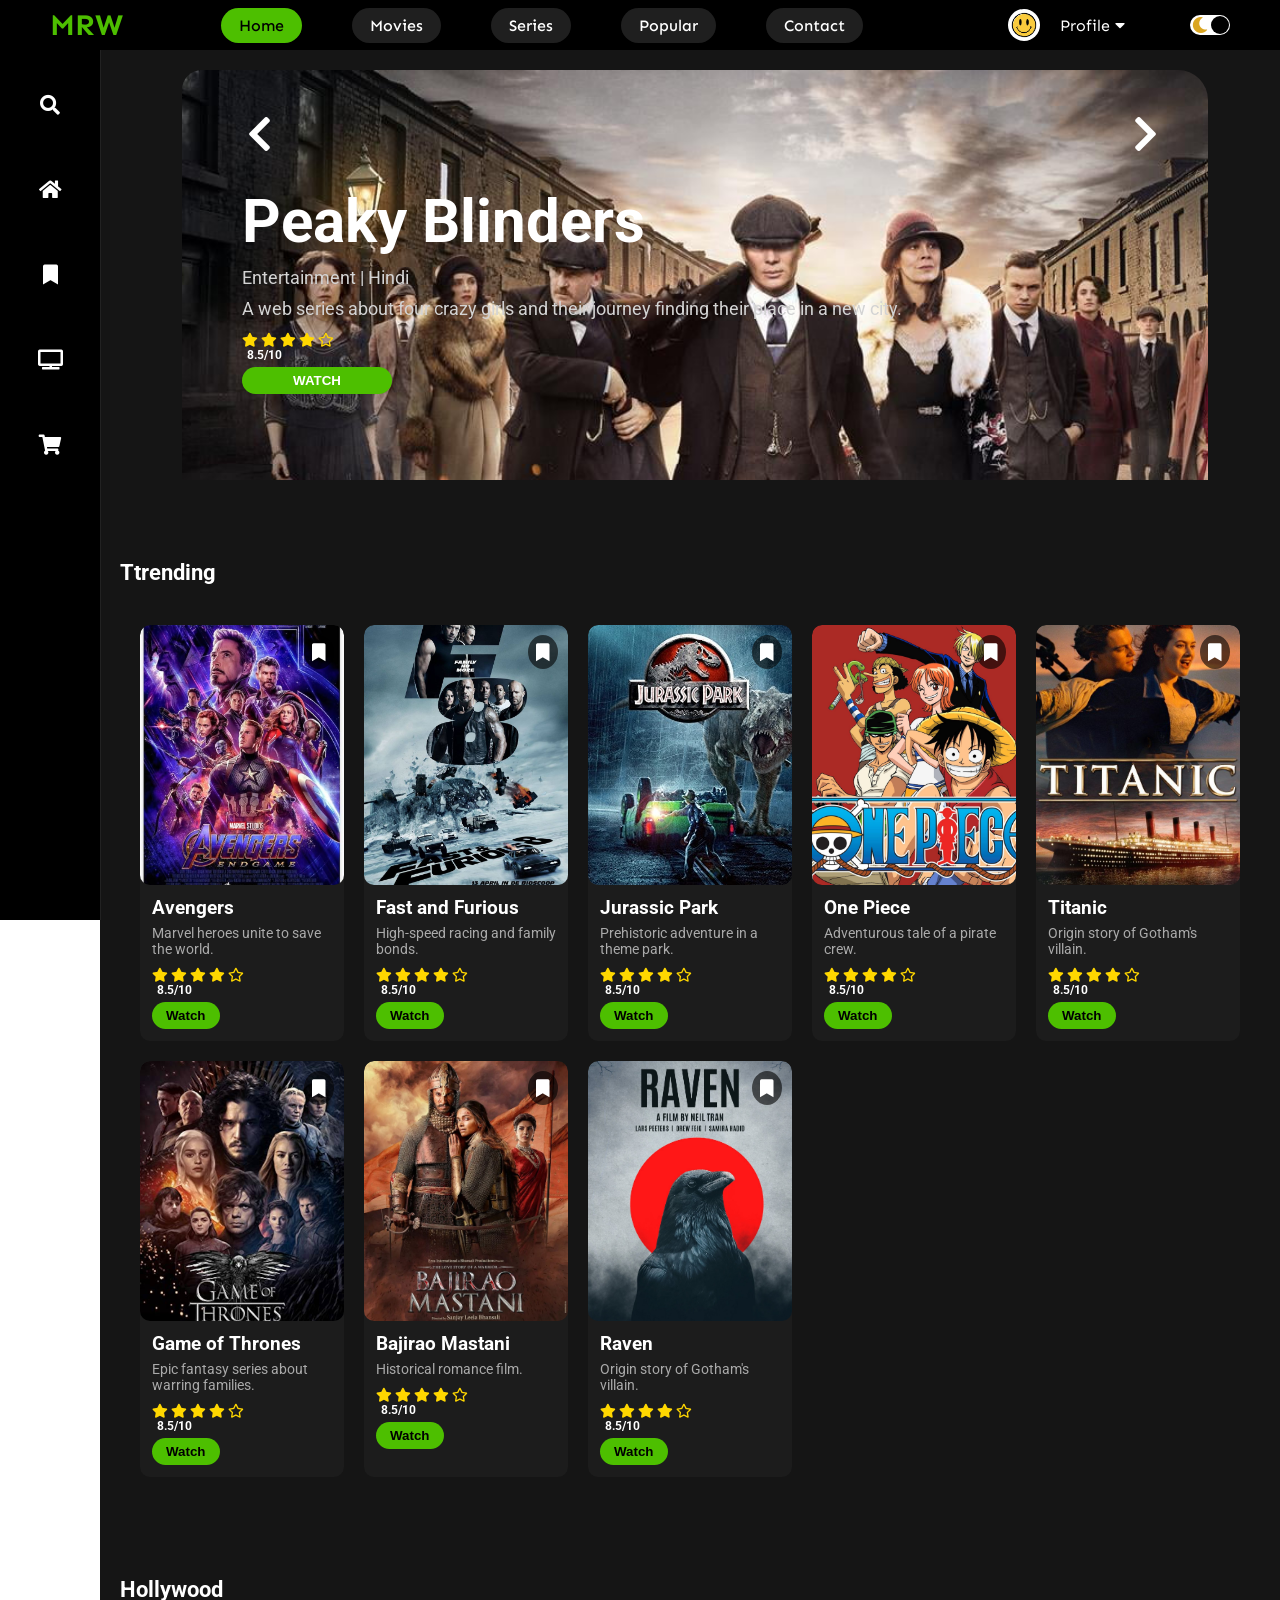
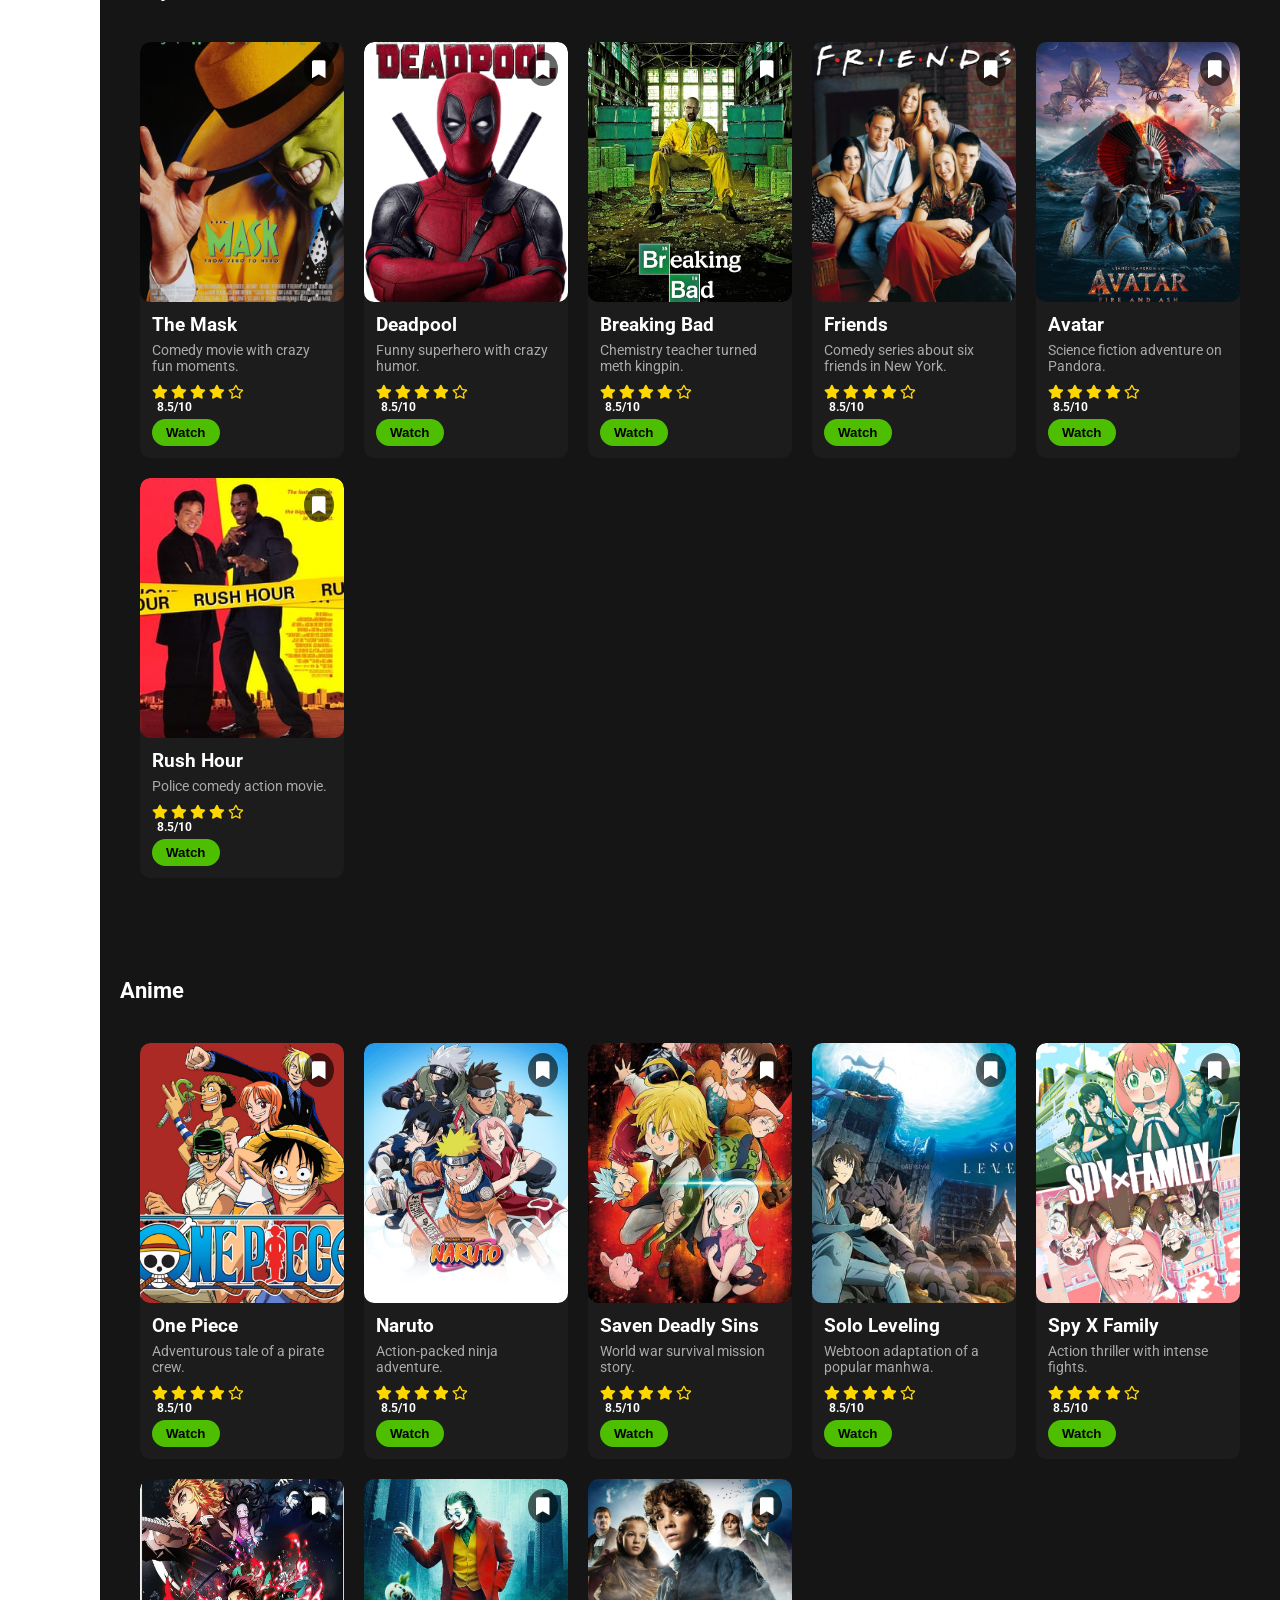
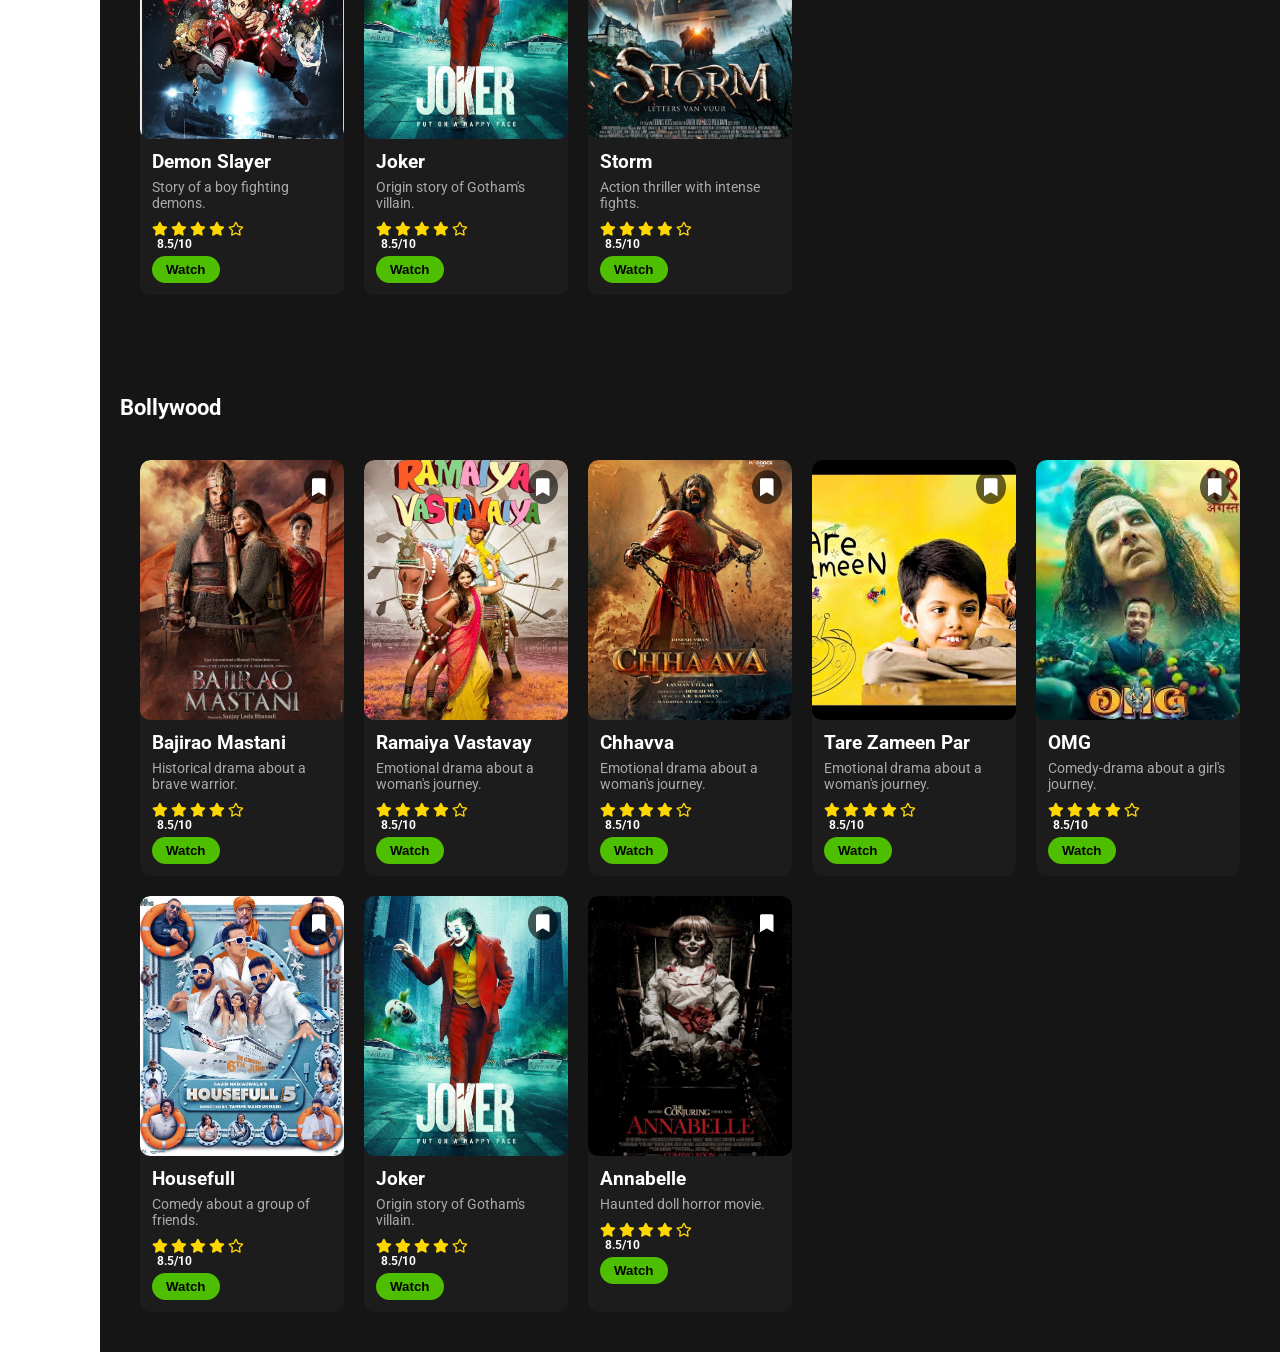
==== commit 8b167698: "changed Houseful5" ====
--- a/index.html
+++ b/index.html
@@ -128,7 +128,7 @@
                                 <i class="far fa-star"></i> 
                                  <h5 style="color: #fff; font-size: 12px; margin-left: 5px;">8.5/10</h5>
                             </div>
-                            
+
                         <button class="featured-button watch-btn" data-video="videos/strangerthingsvideo.mp4"
                             onclick="openVideo(event)">WATCH</button>
                     </div>
@@ -621,8 +621,8 @@
                         </div>
                     </div>
                     <div class="movie-card">
-                            <i class="fas fa-bookmark watchlist-btn" data-title="Housefull" data-img="img/housefull5.jpg"></i>
-                        <img src="img/housefull5.jpg">
+                            <i class="fas fa-bookmark watchlist-btn" data-title="Housefull" data-img="img/Housefull5.jpg"></i>
+                        <img src="img/Housefull5.jpg">
                         <div class="movie-info">
                             <h3>Housefull</h3>
                             <p>Comedy about a group of friends.</p>
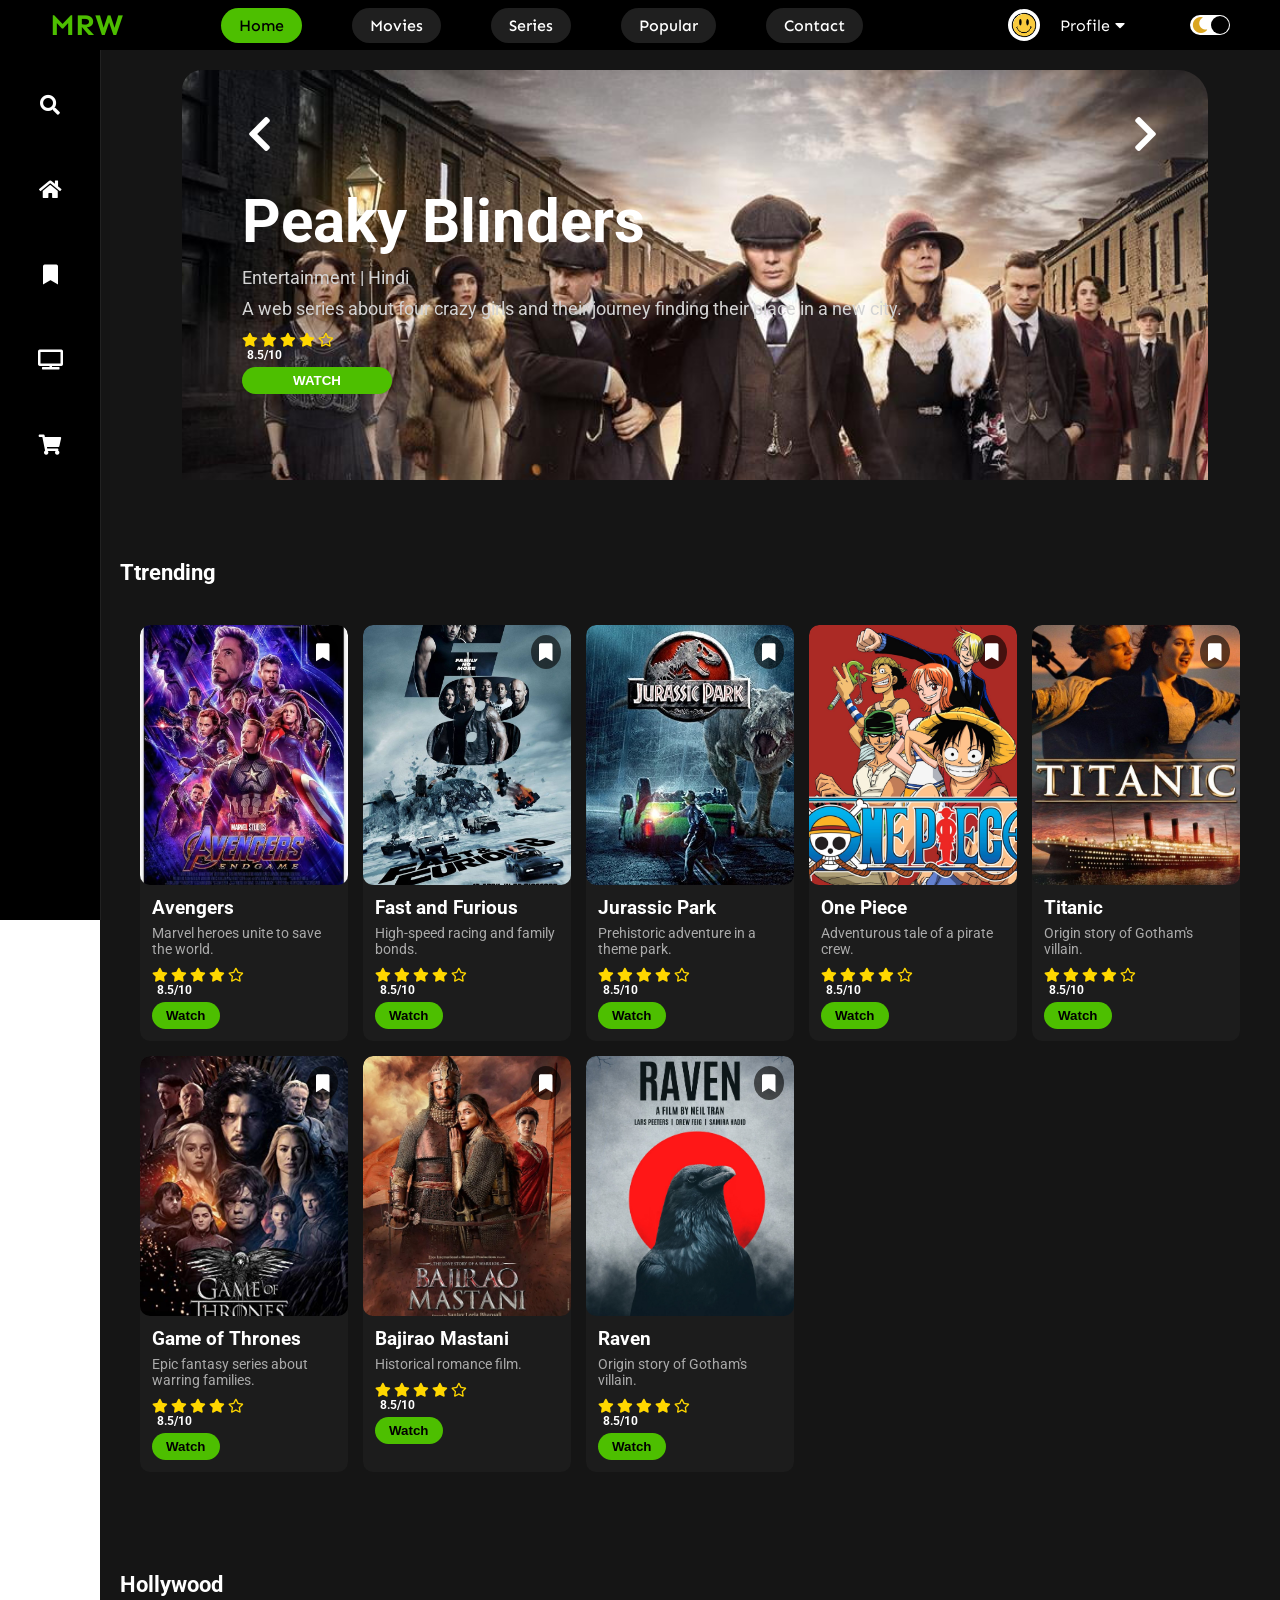
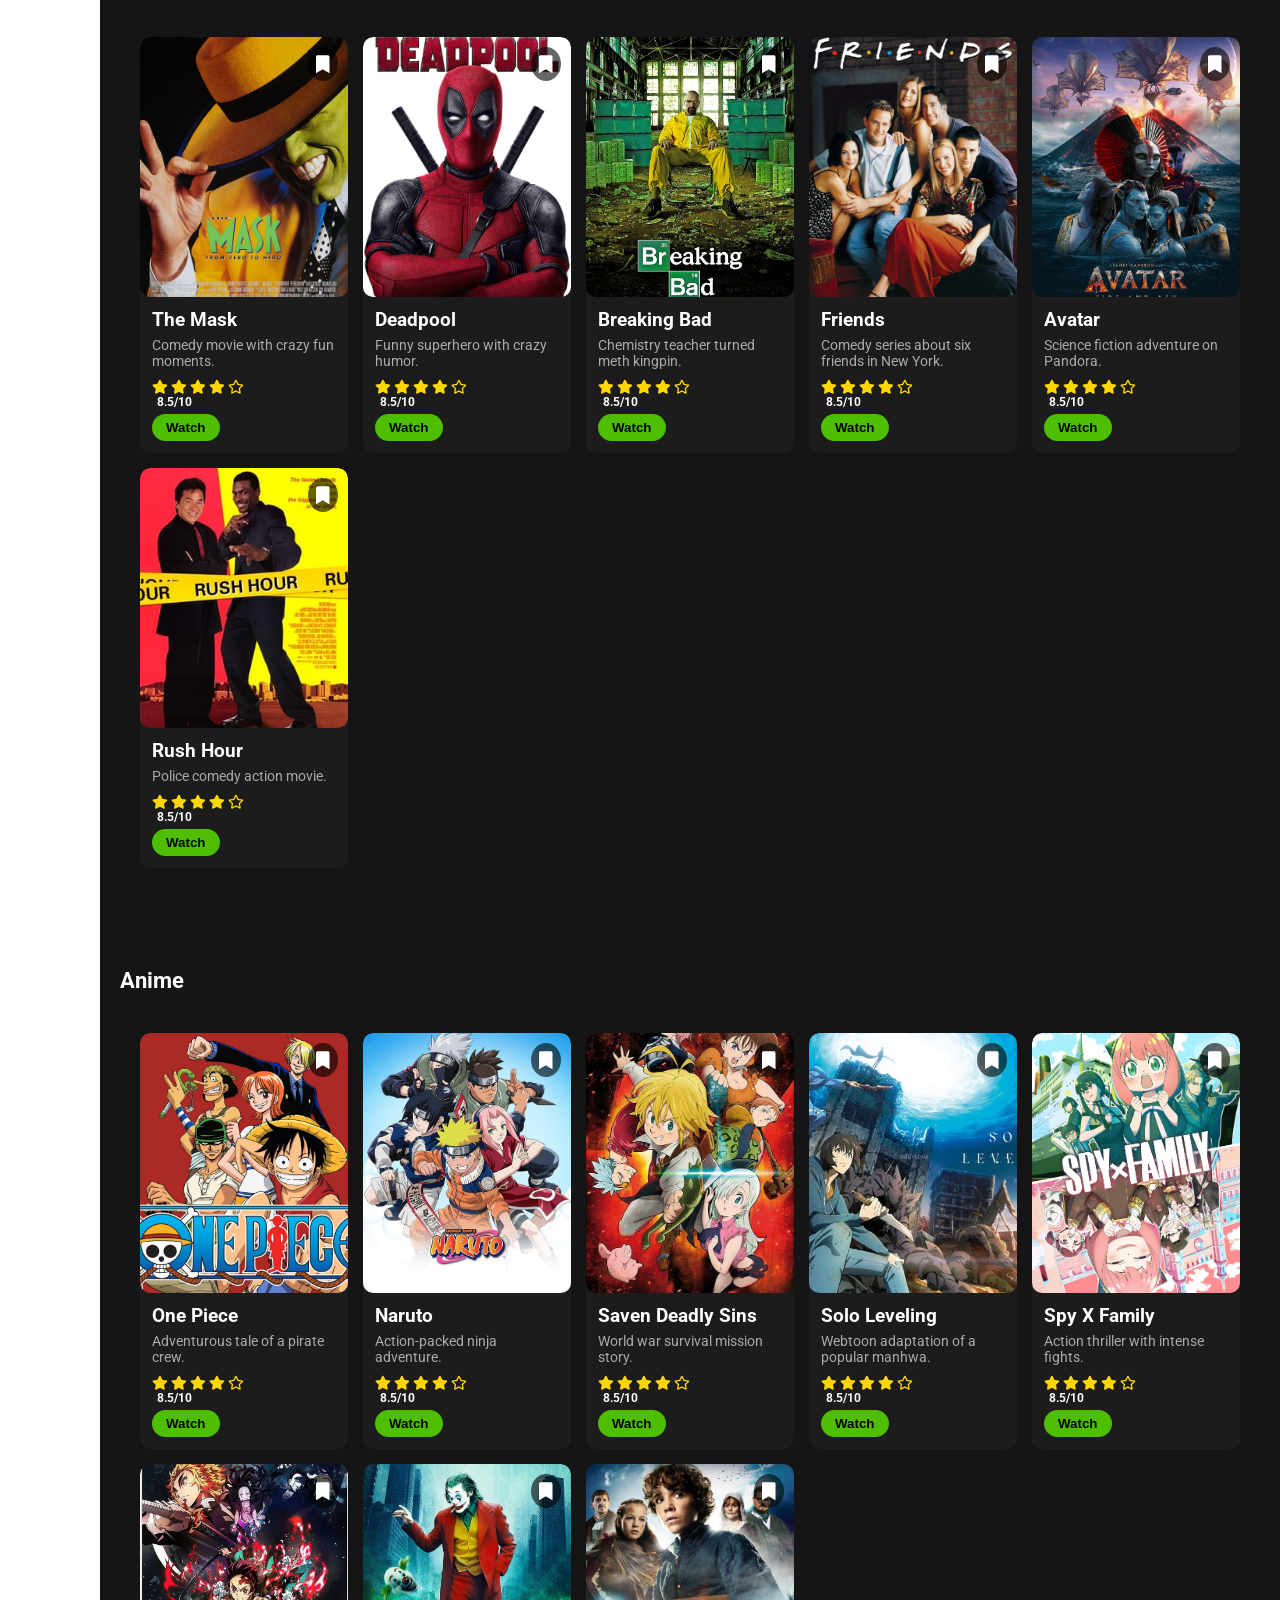
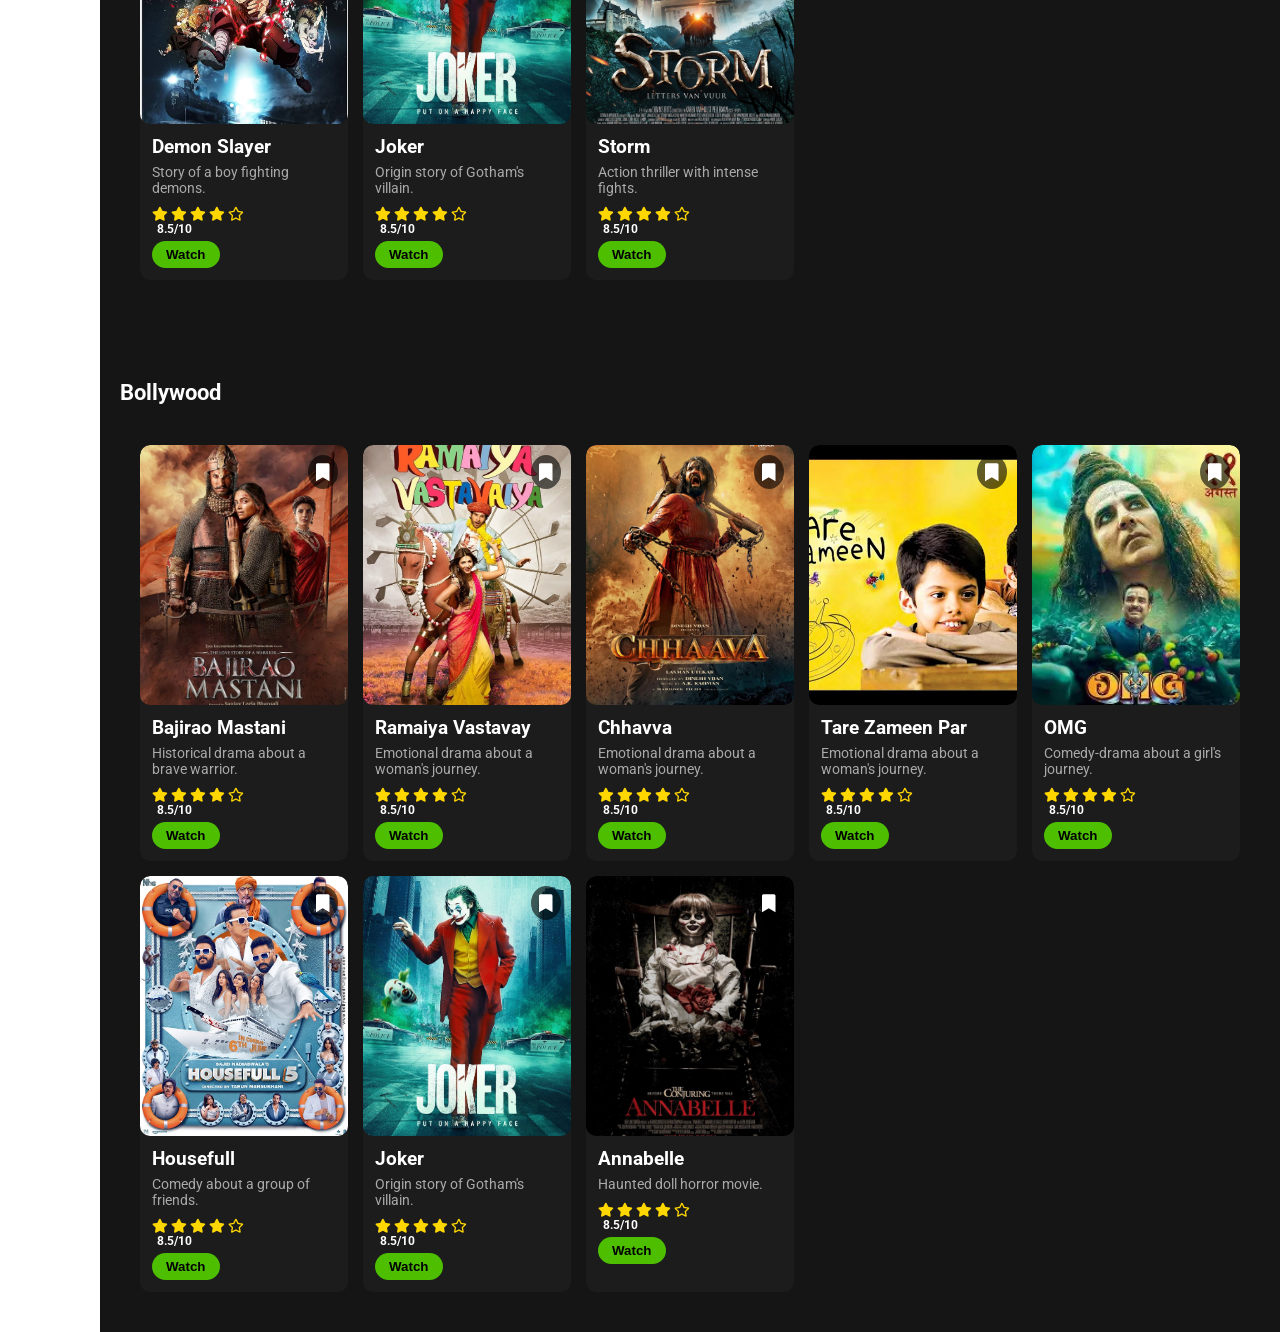
==== commit f841e4ea: "changes" ====
--- a/index.html
+++ b/index.html
@@ -136,7 +136,6 @@
                     <i class="fas fa-chevron-right banner-arrow right-arrow" onclick="nextSlide()"></i>
 
                 </div>
-                <p class="featured-desc">--</p>
 
             </div>
 
--- a/style.css
+++ b/style.css
@@ -148,17 +148,18 @@
     box-sizing: border-box;
 }
 
-.featured-content {
-    height: 40vh;
-    padding: 50px;
-    overflow: hidden;
-    border-radius: 15px;
-    background-size: cover;
-    background-position: center;
-    margin: auto;
-    width: 90%;
-    position: relative;
-    margin-bottom: 40px;
+.featured-content{
+height:40vh;
+padding:50px;
+overflow:hidden;
+border-radius:15px;
+background-color:#151515; /* add this line */
+background-size:cover;
+background-position:center;
+margin:auto;
+width:90%;
+position:relative;
+margin-bottom:20px;
 }
 
 
@@ -606,7 +607,7 @@
 }
 
 .container.active{
-background: transparent;
+background: rgba(0, 0, 0, 0.75);
 }
 
 
@@ -761,8 +762,9 @@
 
     /* fix banner */
     .featured-content {
-        height: 220px;
-        padding: 20px;
+        height: auto;
+        padding: 10px;
+        margin-bottom: 10px;
     }
 
     /* smaller banner text */
@@ -775,6 +777,20 @@
         font-size: 12px;
     }
 
+    .featured-content{
+height: 180px;
+margin-bottom:10px;
+}
+
+.banner-slide{
+height: 160px;
+padding: 10px;
+}
+
+.movie-category{
+margin-top:20px;
+}
+
 }
 
 .watchlist-btn.active {
@@ -795,7 +811,7 @@
 .movie-grid{
 display:grid;
 grid-template-columns:repeat(auto-fill,minmax(200px,1fr));
-gap:20px;
+gap: 15px;
 padding:20px;
 margin-top: 20px;
 }
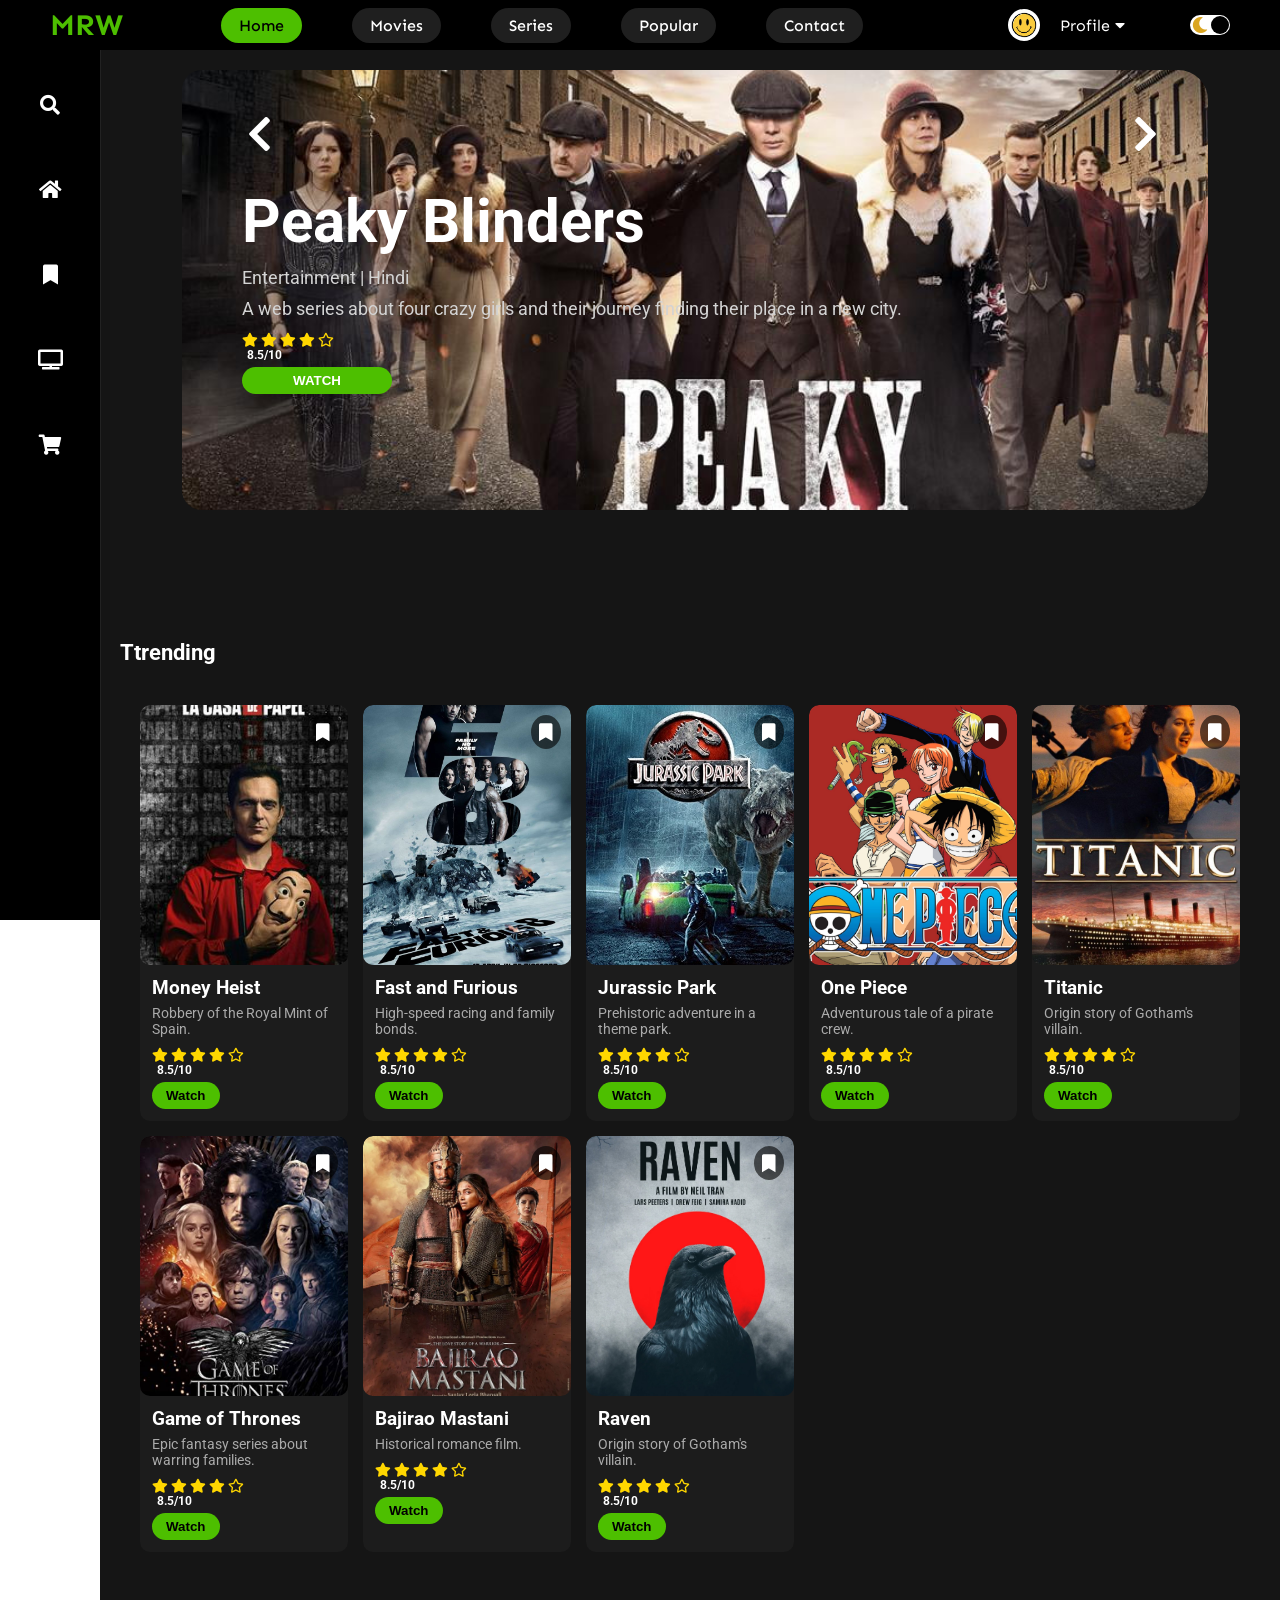
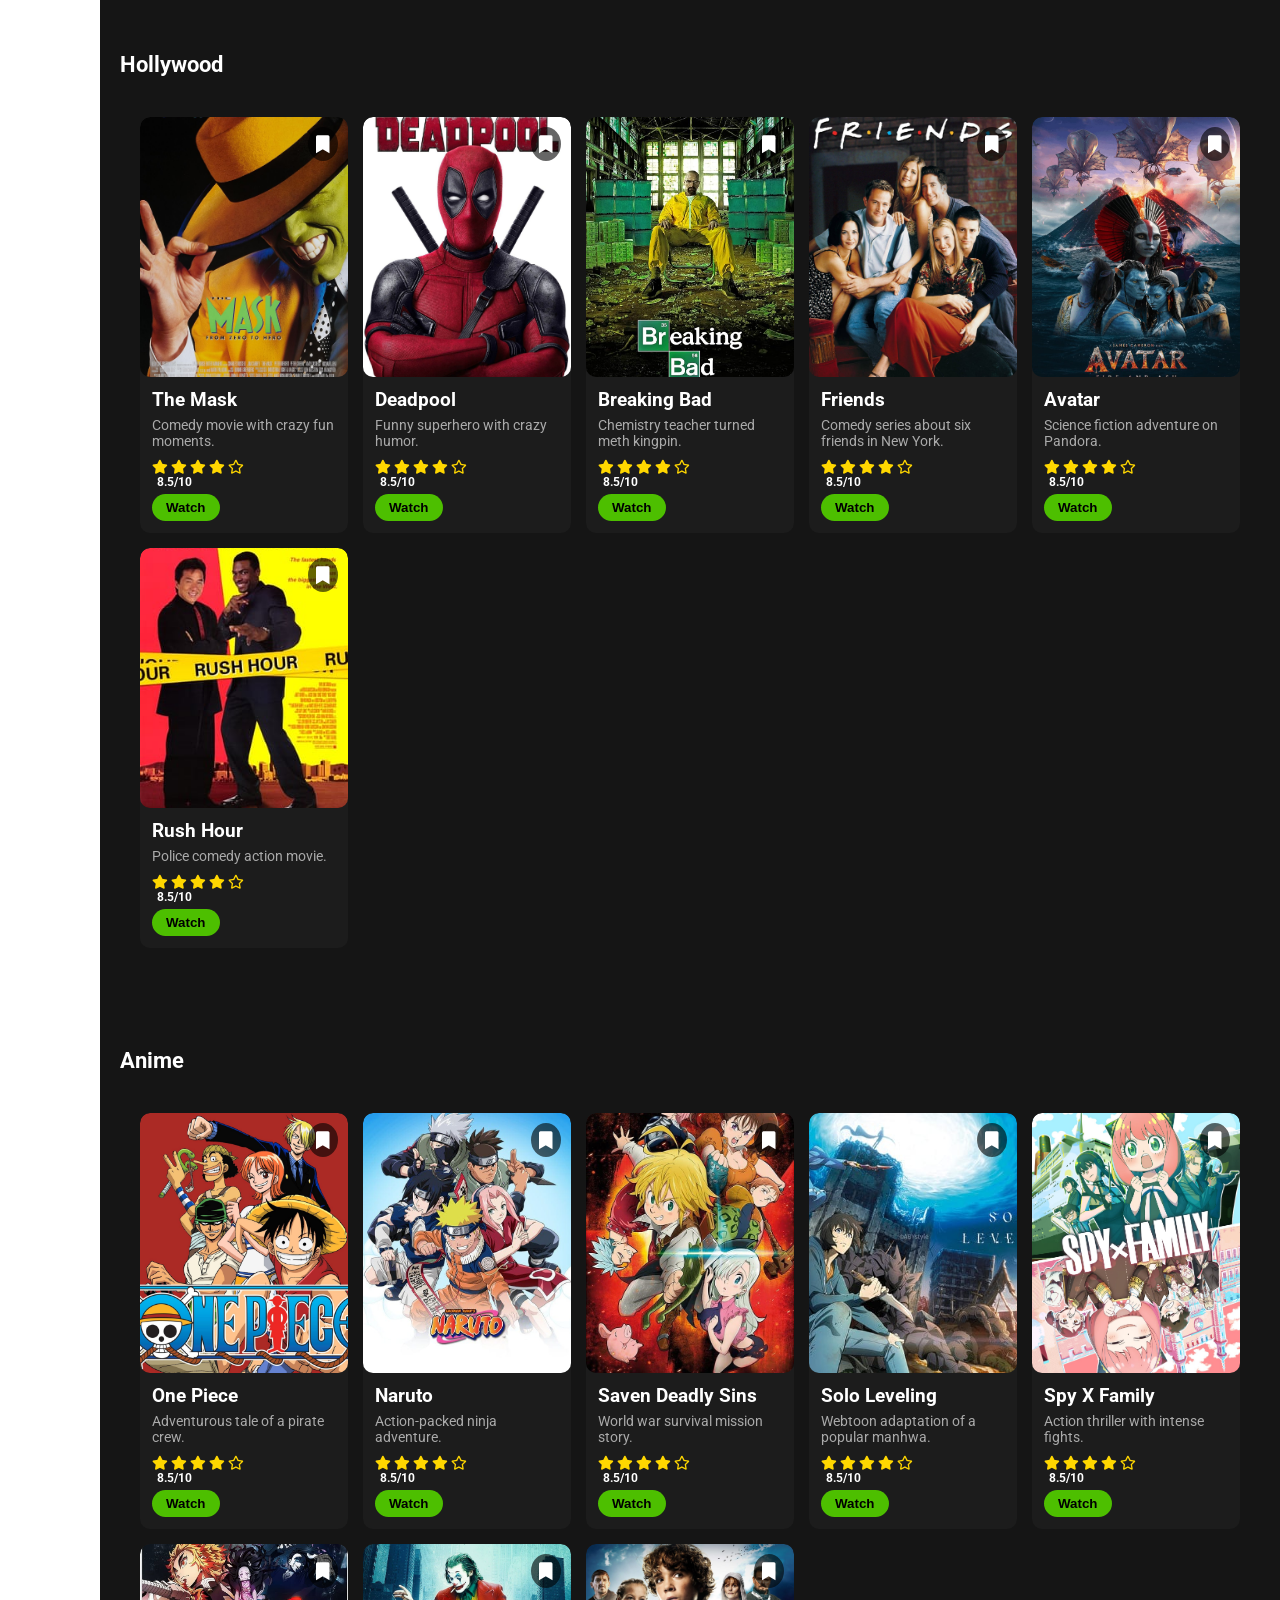
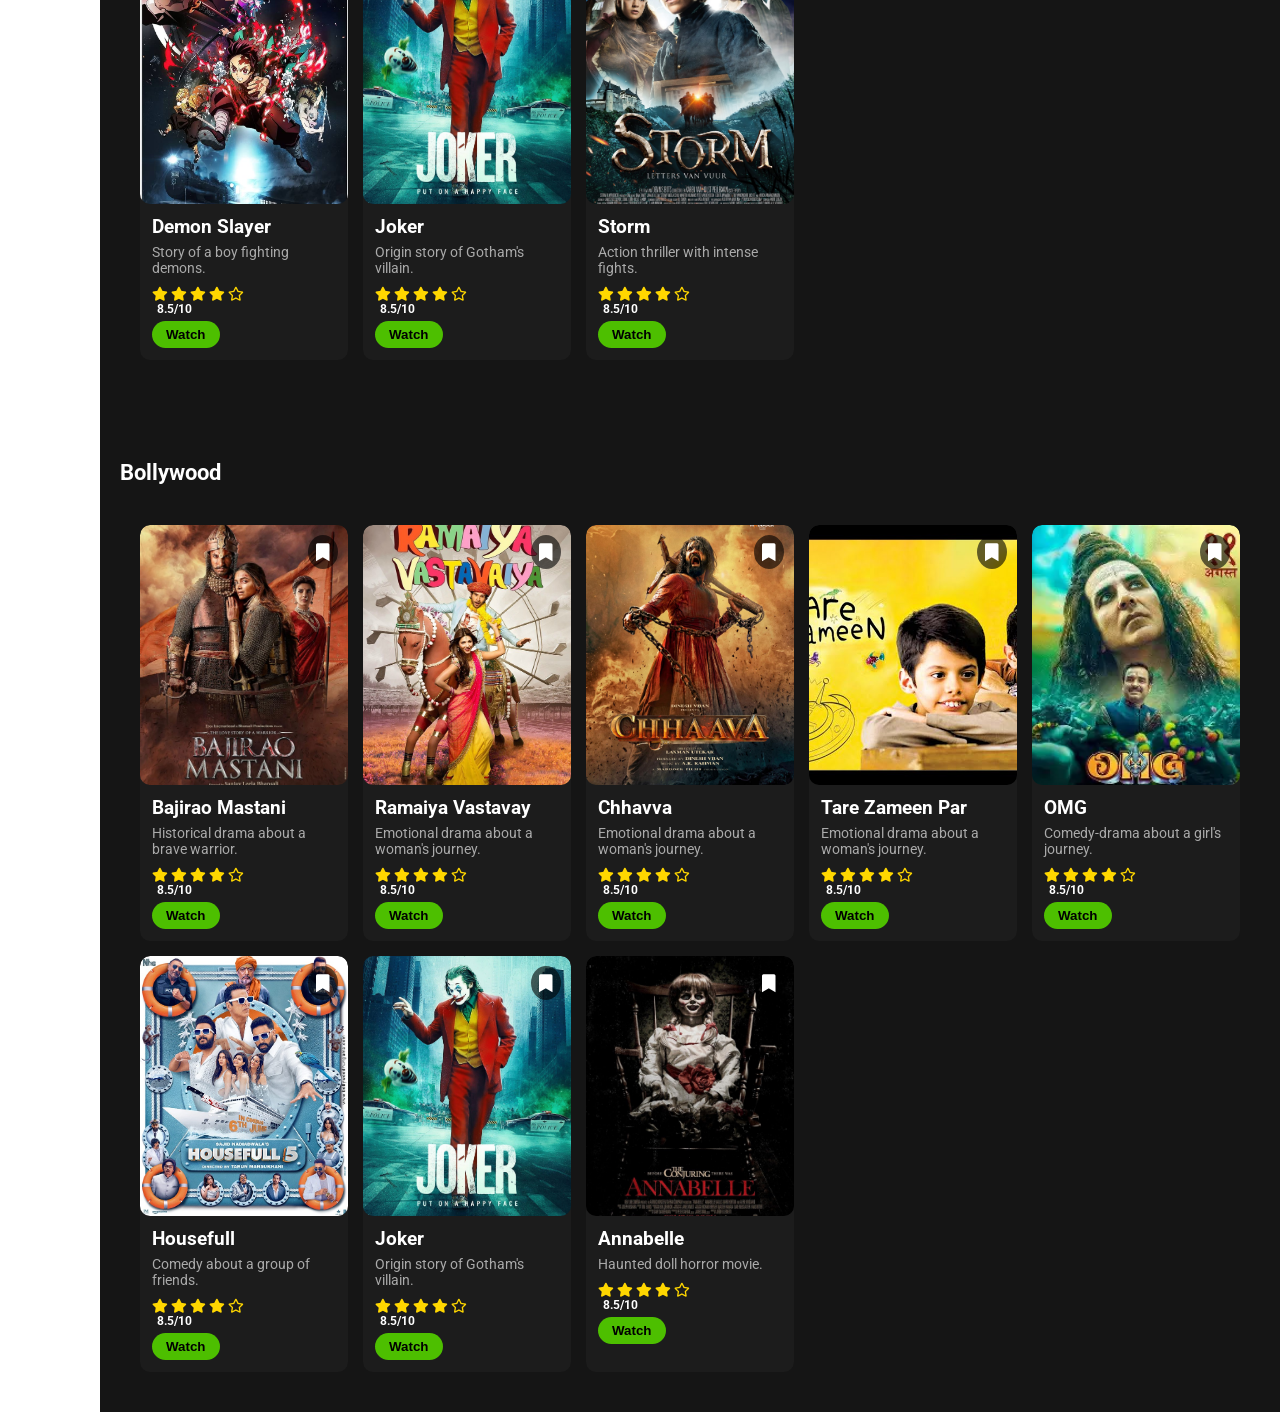
==== commit 46794fc2: "changes" ====
--- a/index.html
+++ b/index.html
@@ -78,7 +78,7 @@
                     <i class="fas fa-chevron-left banner-arrow left-arrow" onclick="prevSlide()"></i>
 
                     <!-- SLIDES -->
-                    <div class="banner-slide active" style="background-image:url('img/peakyblinders.jpeg');">
+                    <div class="banner-slide active" style="background-image:url('img/peakyblinders.jpeg'); background-position:center 40%; background-size: cover;">
                         <h1>Peaky Blinders</h1>
                         <p>Entertainment | Hindi</p>
                         <p>A web series about four crazy girls and their journey finding their place in a new city.</p>
@@ -96,8 +96,8 @@
                             onclick="openVideo(event)">WATCH </button>
                     </div>
 
-                    <div class="banner-slide" style="background-image:url('img/avengers.jpeg');">
-                        <h1>Avengers</h1>
+                    <div class="banner-slide" style="background-image:url('img/moneyhiestposter.jpeg');">
+                        <h1>Money Heist</h1>
                         <p>Action | Marvel</p>
                         <p>The Avengers unite to fight the most dangerous threats to Earth.</p>
 
@@ -110,7 +110,7 @@
                                  <h5 style="color: #fff; font-size: 12px; margin-left: 5px;">8.5/10</h5>
                             </div>
 
-                        <button class="featured-button  watch-btn " data-video="videos/avengersvideo.mp4"
+                        <button class="featured-button  watch-btn " data-video="videos/moneyheist.mp4"
                             onclick="openVideo(event)">WATCH</button>
                     </div>
 
@@ -129,7 +129,7 @@
                                  <h5 style="color: #fff; font-size: 12px; margin-left: 5px;">8.5/10</h5>
                             </div>
 
-                        <button class="featured-button watch-btn" data-video="videos/strangerthingsvideo.mp4"
+                        <button class="featured-button watch-btn" data-video="videos/moneyheist.mp4"
                             onclick="openVideo(event)">WATCH</button>
                     </div>
 
@@ -144,11 +144,11 @@
                 <h2>Ttrending</h2>
                 <div class="movie-grid">
                     <div class="movie-card">
-                        <i class="fas fa-bookmark watchlist-btn" data-title="Avengers" data-img="img/avengers2.jpeg"></i>
-                        <img src="img/avengers2.jpeg">
-                        <div class="movie-info">
-                            <h3>Avengers</h3>
-                            <p>Marvel heroes unite to save the world.</p>
+                        <i class="fas fa-bookmark watchlist-btn" data-title="Avengers" data-img="img/berlin.jpeg"></i>
+                        <img src="img/berlin.jpeg">
+                        <div class="movie-info">
+                            <h3>Money Heist</h3>
+                            <p>Robbery of the Royal Mint of Spain.</p>
                             <div class="rating">
                                 <i class="fas fa-star"></i>
                                 <i class="fas fa-star"></i>
@@ -157,7 +157,7 @@
                                 <i class="far fa-star"></i> 
                                  <h5 style="color: #fff; font-size: 12px; margin-left: 5px;">8.5/10</h5>
                             </div>
-                              <button class="watch-btn" data-video="videos/avengersvideo.mp4">Watch</button>
+                              <button class="watch-btn" data-video="videos/moneyheist.mp4">Watch</button>
                         </div>
                     </div>
                     <div class="movie-card">
--- a/style.css
+++ b/style.css
@@ -149,7 +149,7 @@
 }
 
 .featured-content{
-height:40vh;
+height:auto;
 padding:50px;
 overflow:hidden;
 border-radius:15px;
@@ -396,15 +396,17 @@
 
 }
 
+
+
 .banner-slide {
     width: 100%;
     height: 320px;
 
     background-size: cover;
-    background-position: top center;
+    background-position: center;
     background-repeat: no-repeat;
 
-    display: none;
+    display: flex;
     flex-direction: column;
     justify-content: center;
 
@@ -412,12 +414,21 @@
     border-radius: 20px;
 
     color: white;
+
+    position: absolute;
+    top: 0;
+    opacity: 0;
+    left: 0;
+
+    transition: opacity 0.6s ease;
+
 }
 
 .banner-slide.active {
     opacity: 1;
     position: relative;
     display: flex;
+    background-position: center 40%;
 }
 
 .banner-arrow {
@@ -924,4 +935,4 @@
 body.active .menu-list-item.active a{
 background:#4dbf00;
 color:black;
-}+}
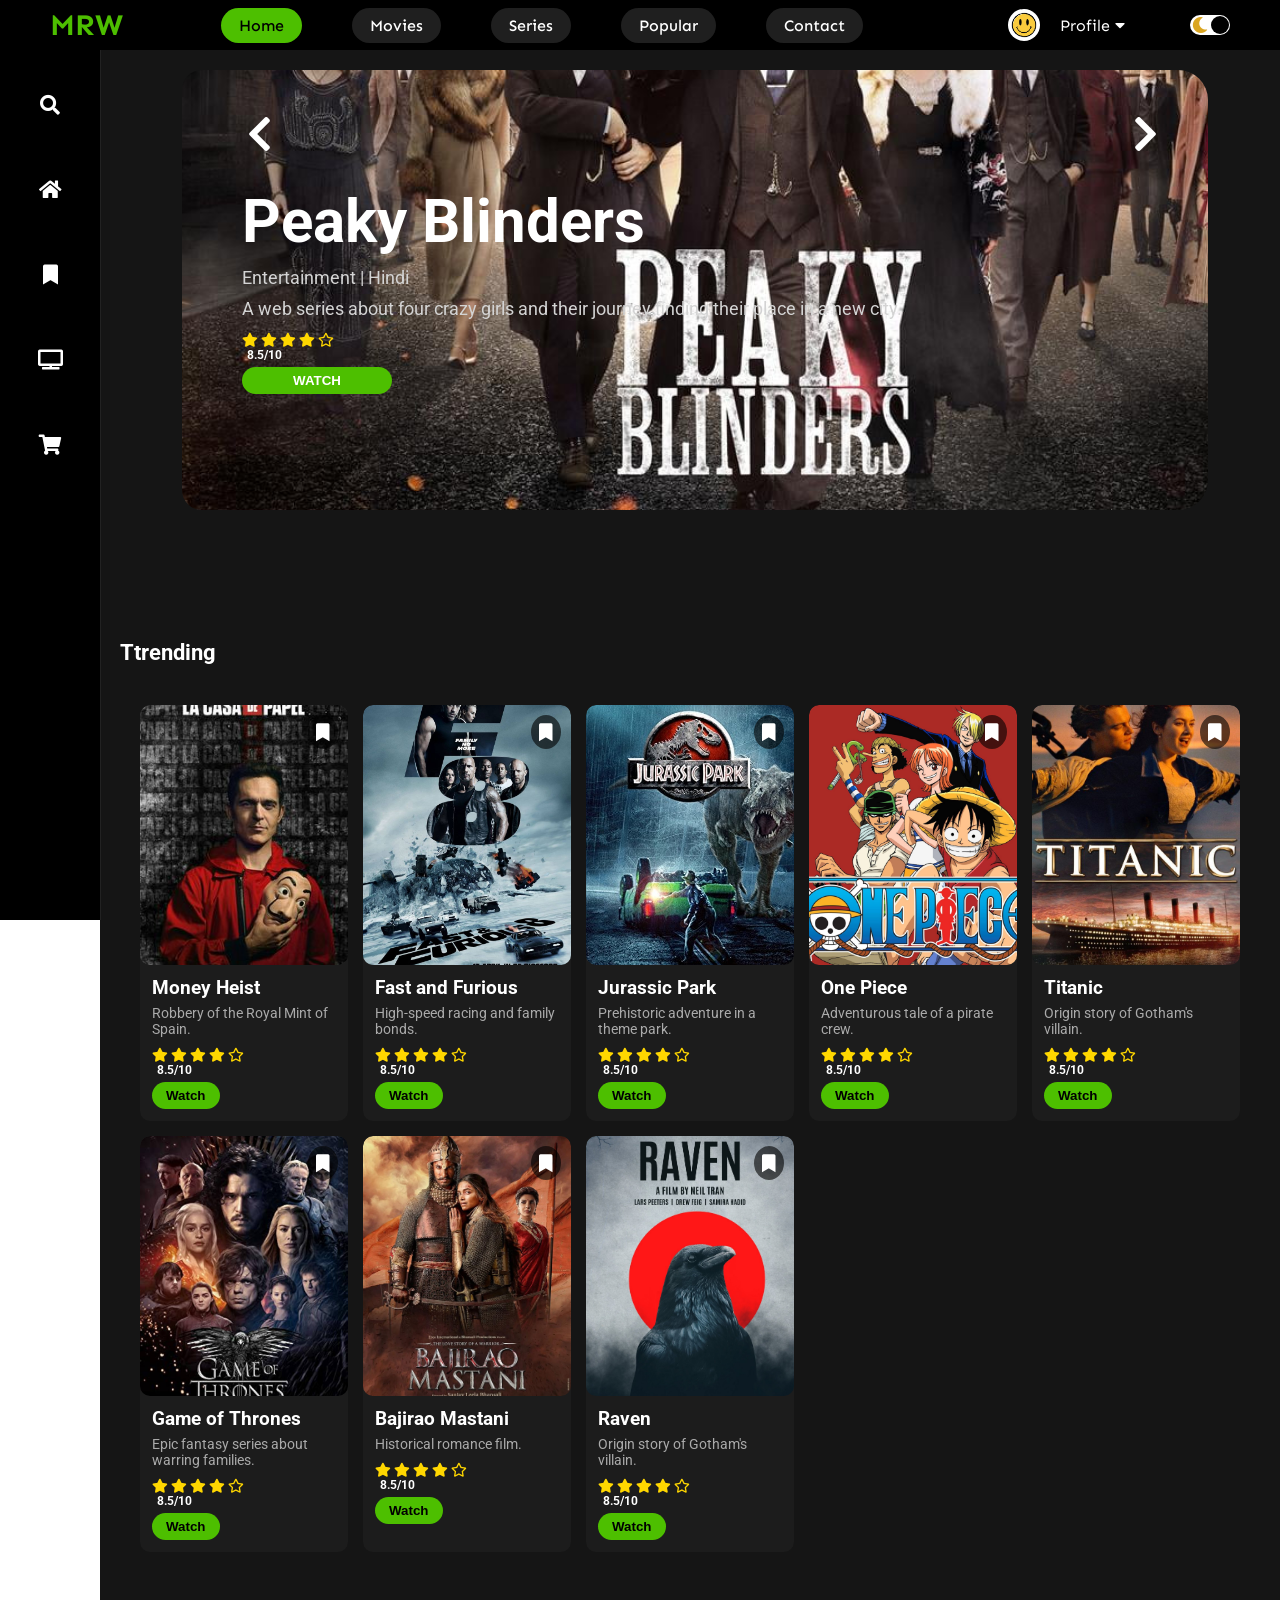
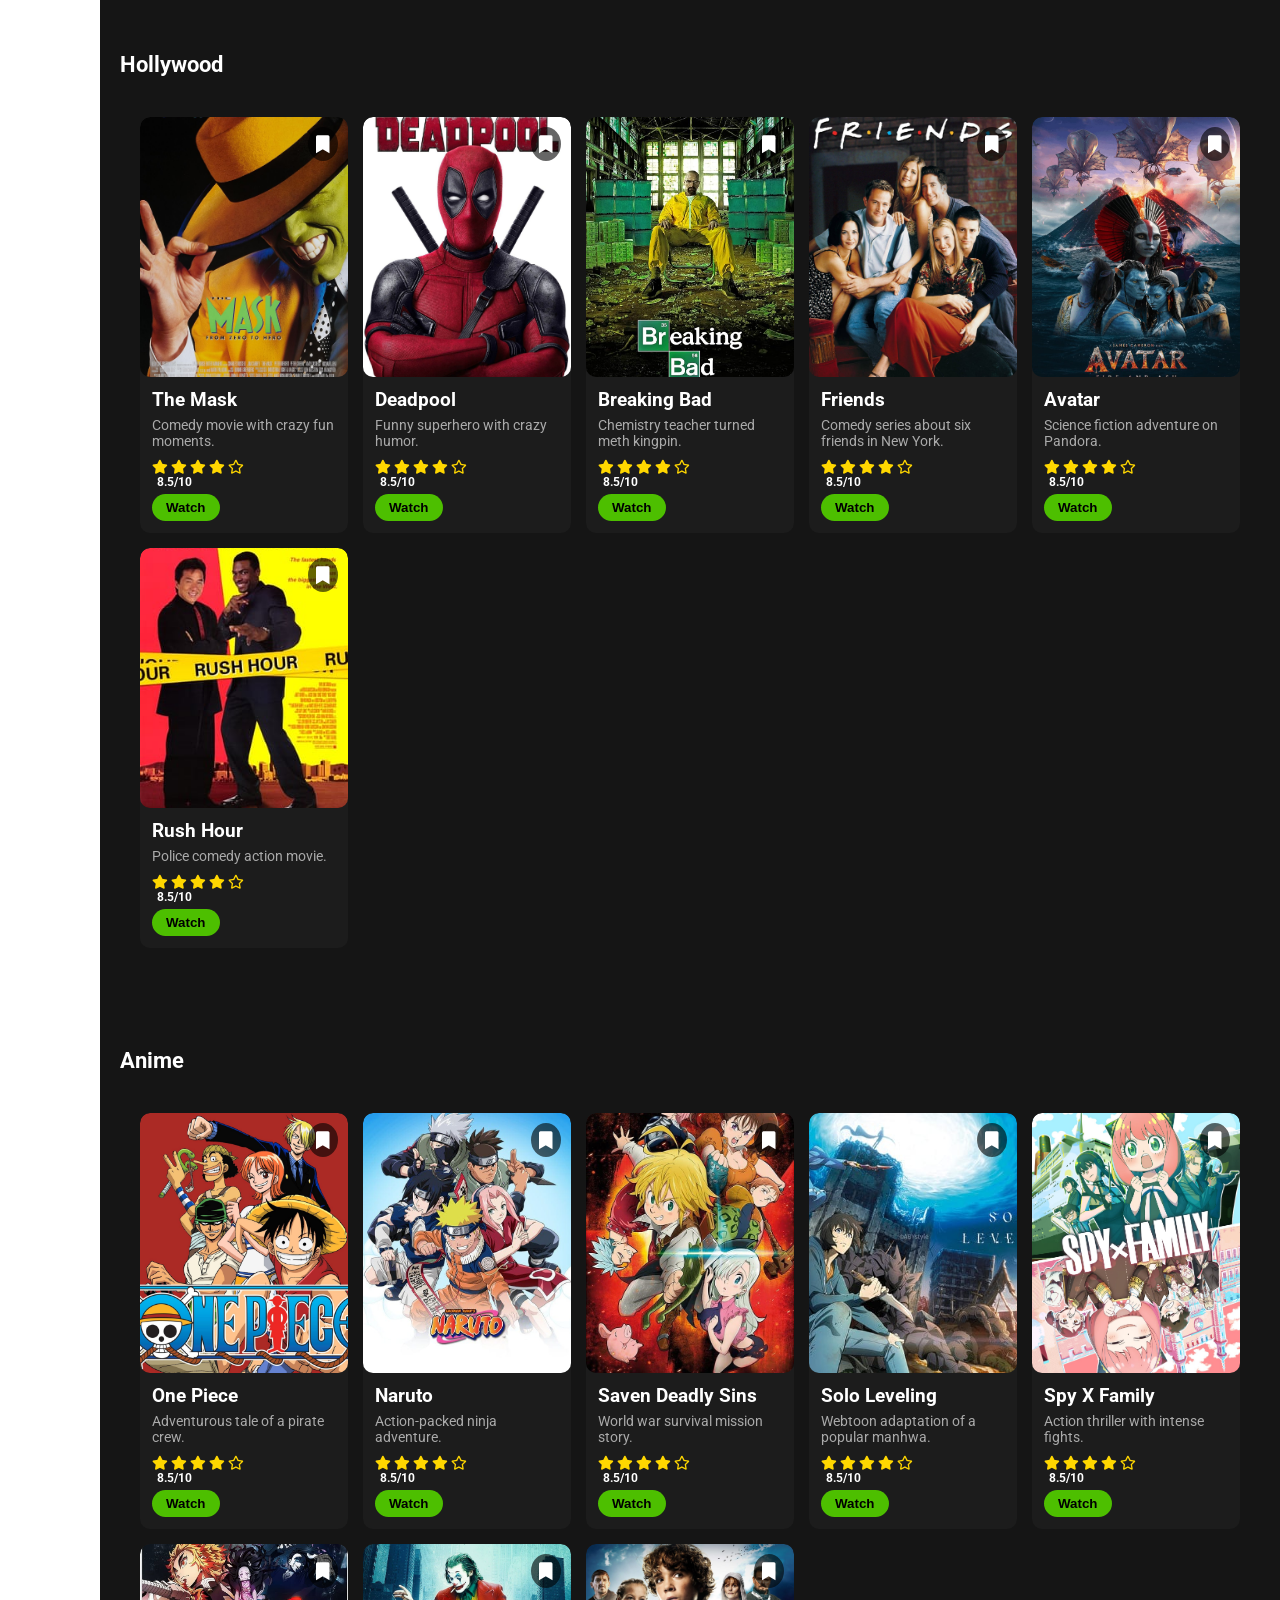
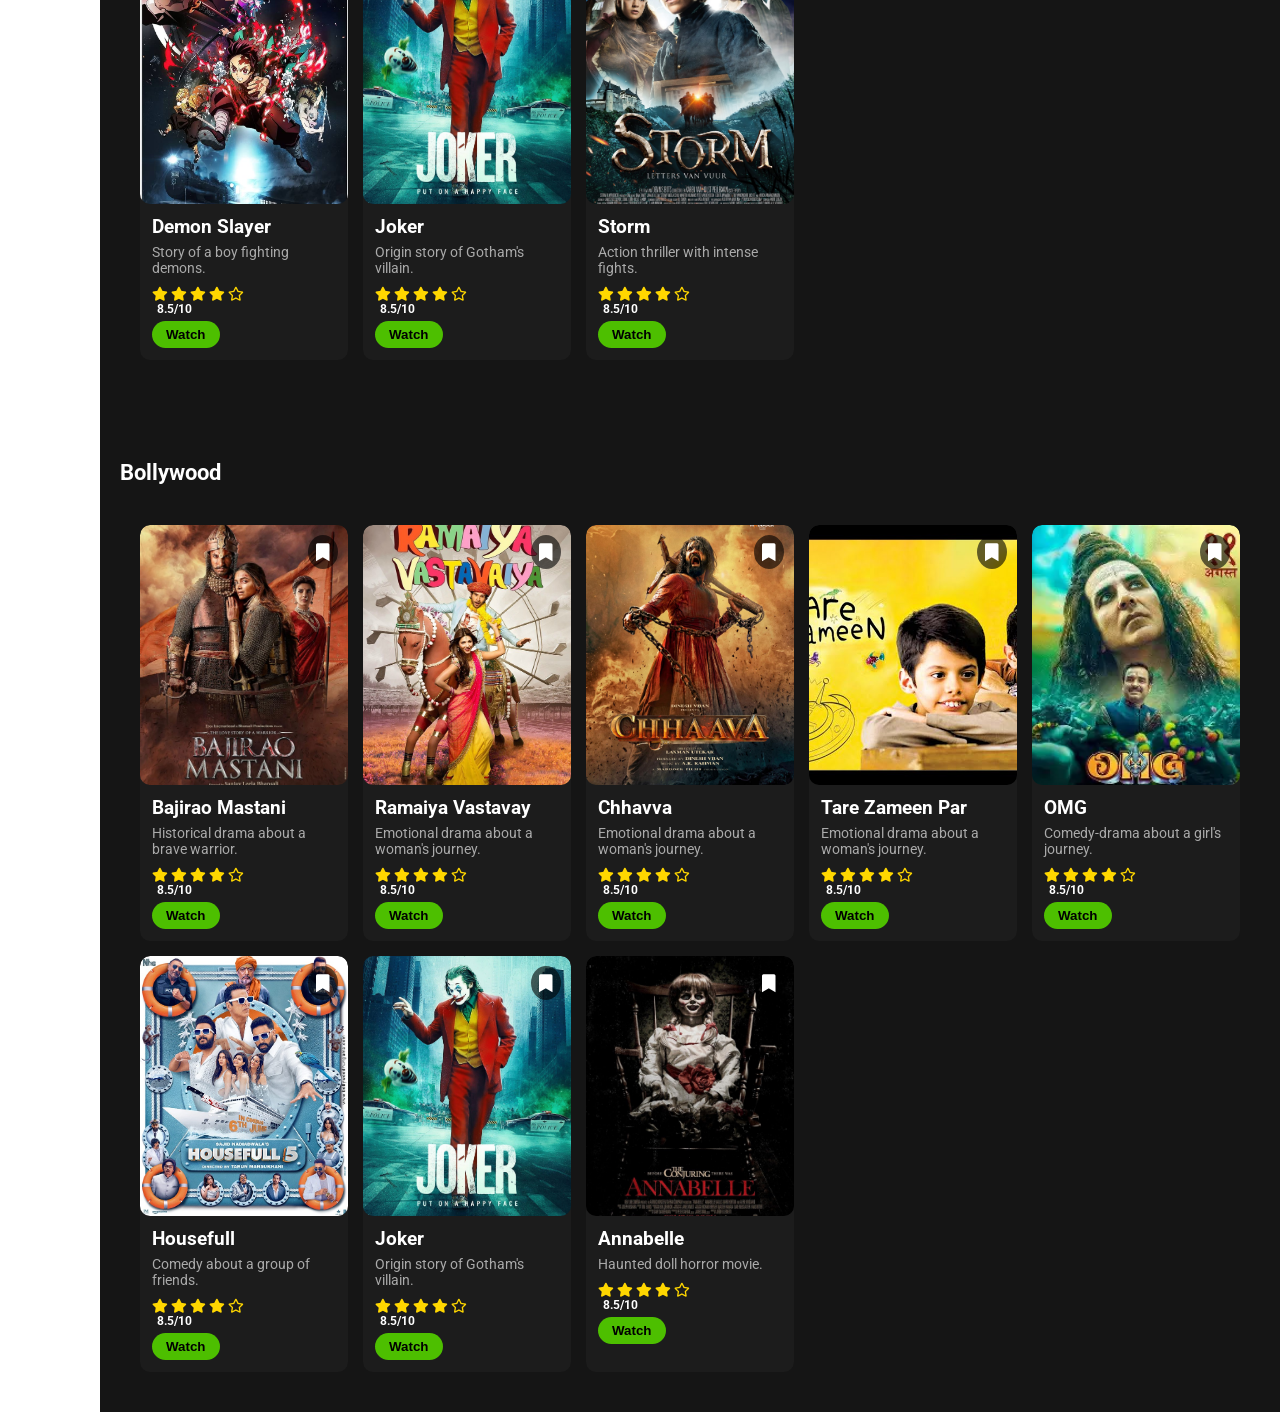
==== commit 06c6b9df: "changes" ====
--- a/index.html
+++ b/index.html
@@ -78,7 +78,7 @@
                     <i class="fas fa-chevron-left banner-arrow left-arrow" onclick="prevSlide()"></i>
 
                     <!-- SLIDES -->
-                    <div class="banner-slide active" style="background-image:url('img/peakyblinders.jpeg'); background-position:center 40%; background-size: cover;">
+                    <div class="banner-slide active" style="background-image:url('img/peakyblinders.jpeg');">
                         <h1>Peaky Blinders</h1>
                         <p>Entertainment | Hindi</p>
                         <p>A web series about four crazy girls and their journey finding their place in a new city.</p>
@@ -129,7 +129,7 @@
                                  <h5 style="color: #fff; font-size: 12px; margin-left: 5px;">8.5/10</h5>
                             </div>
 
-                        <button class="featured-button watch-btn" data-video="videos/moneyheist.mp4"
+                        <button class="featured-button watch-btn" data-video="videos/strangerthingsvideo.mp4"
                             onclick="openVideo(event)">WATCH</button>
                     </div>
 
--- a/style.css
+++ b/style.css
@@ -406,7 +406,7 @@
     background-position: center;
     background-repeat: no-repeat;
 
-    display: flex;
+    display: none;
     flex-direction: column;
     justify-content: center;
 
@@ -415,20 +415,14 @@
 
     color: white;
 
-    position: absolute;
-    top: 0;
-    opacity: 0;
-    left: 0;
-
-    transition: opacity 0.6s ease;
-
+    animation: bannerMove 20s  linear infinite;
 }
 
 .banner-slide.active {
     opacity: 1;
     position: relative;
     display: flex;
-    background-position: center 40%;
+    background-position: center 80%;
 }
 
 .banner-arrow {
@@ -936,3 +930,19 @@
 background:#4dbf00;
 color:black;
 }
+
+@keyframes bannerMove {
+
+0%{
+background-position:center 20%;
+}
+
+50%{
+background-position:left 80%;
+}
+
+100%{
+background-position:center 80%;
+}
+
+}
